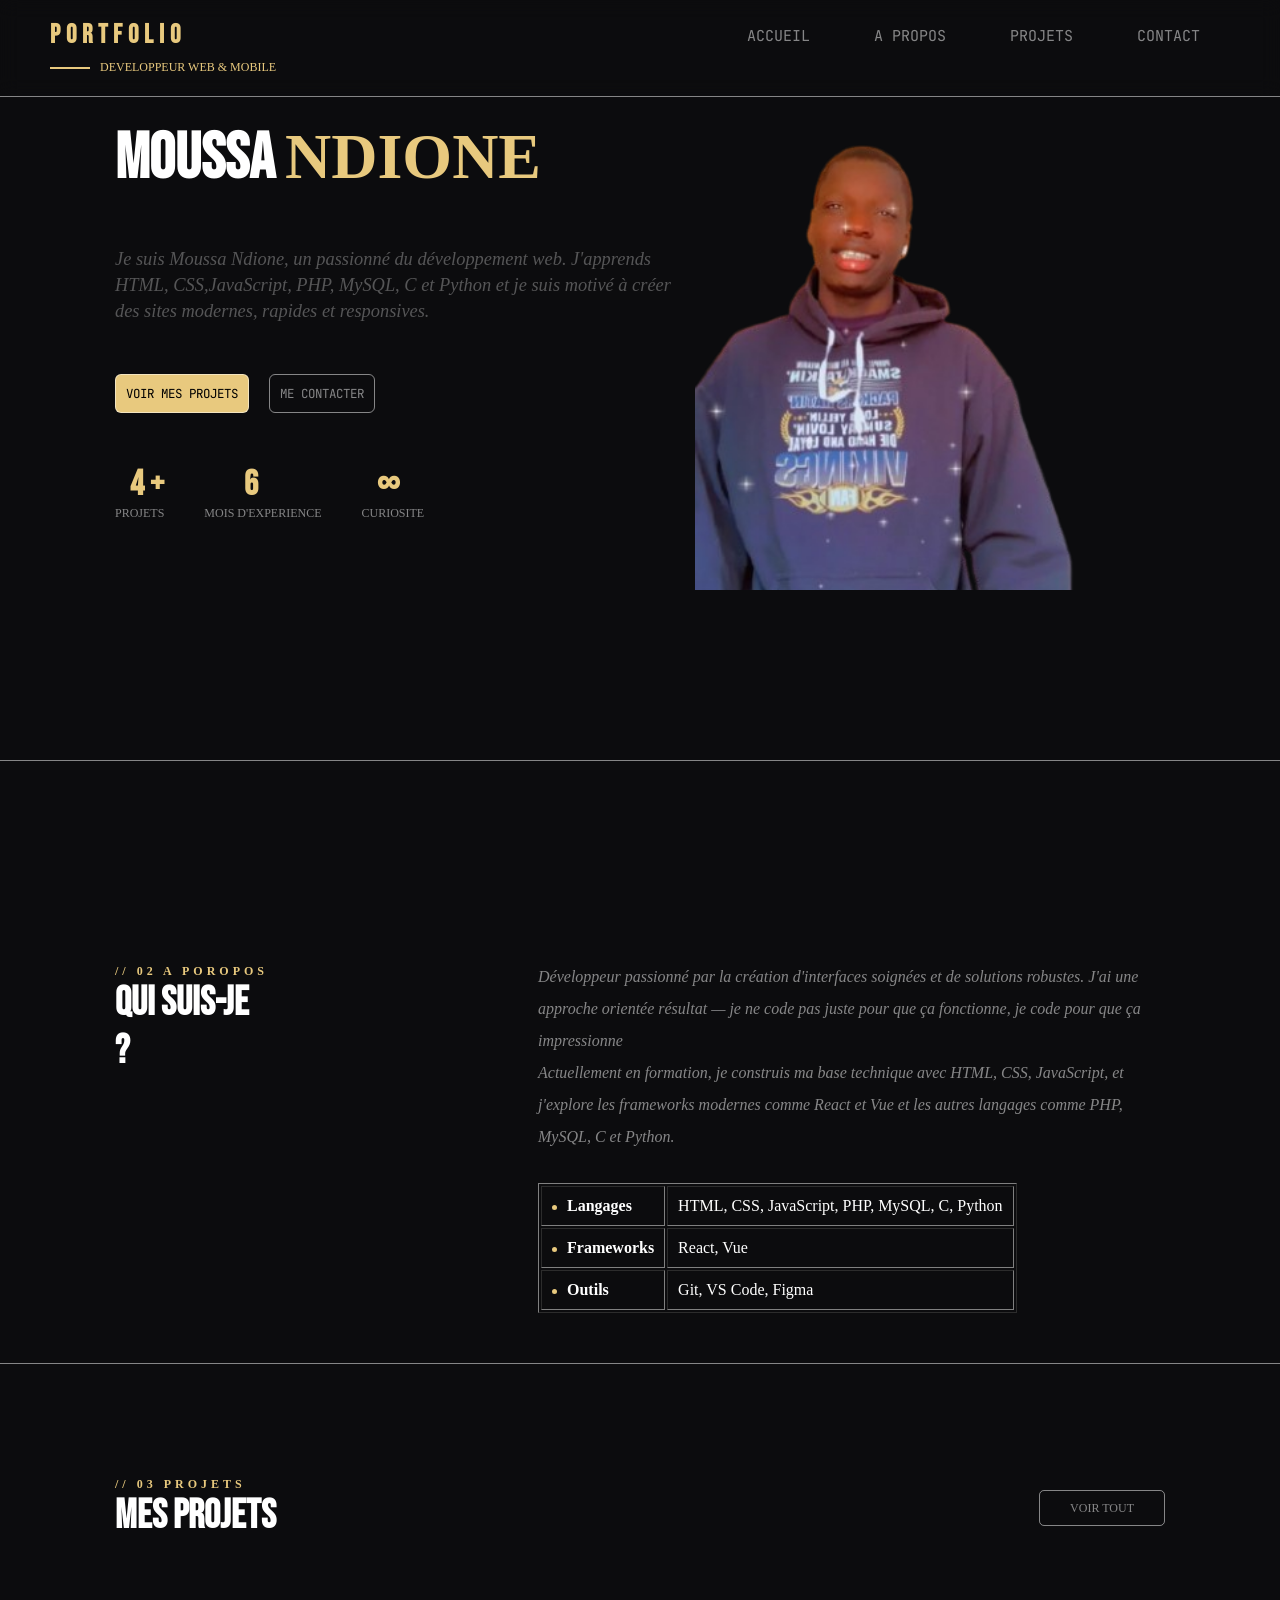
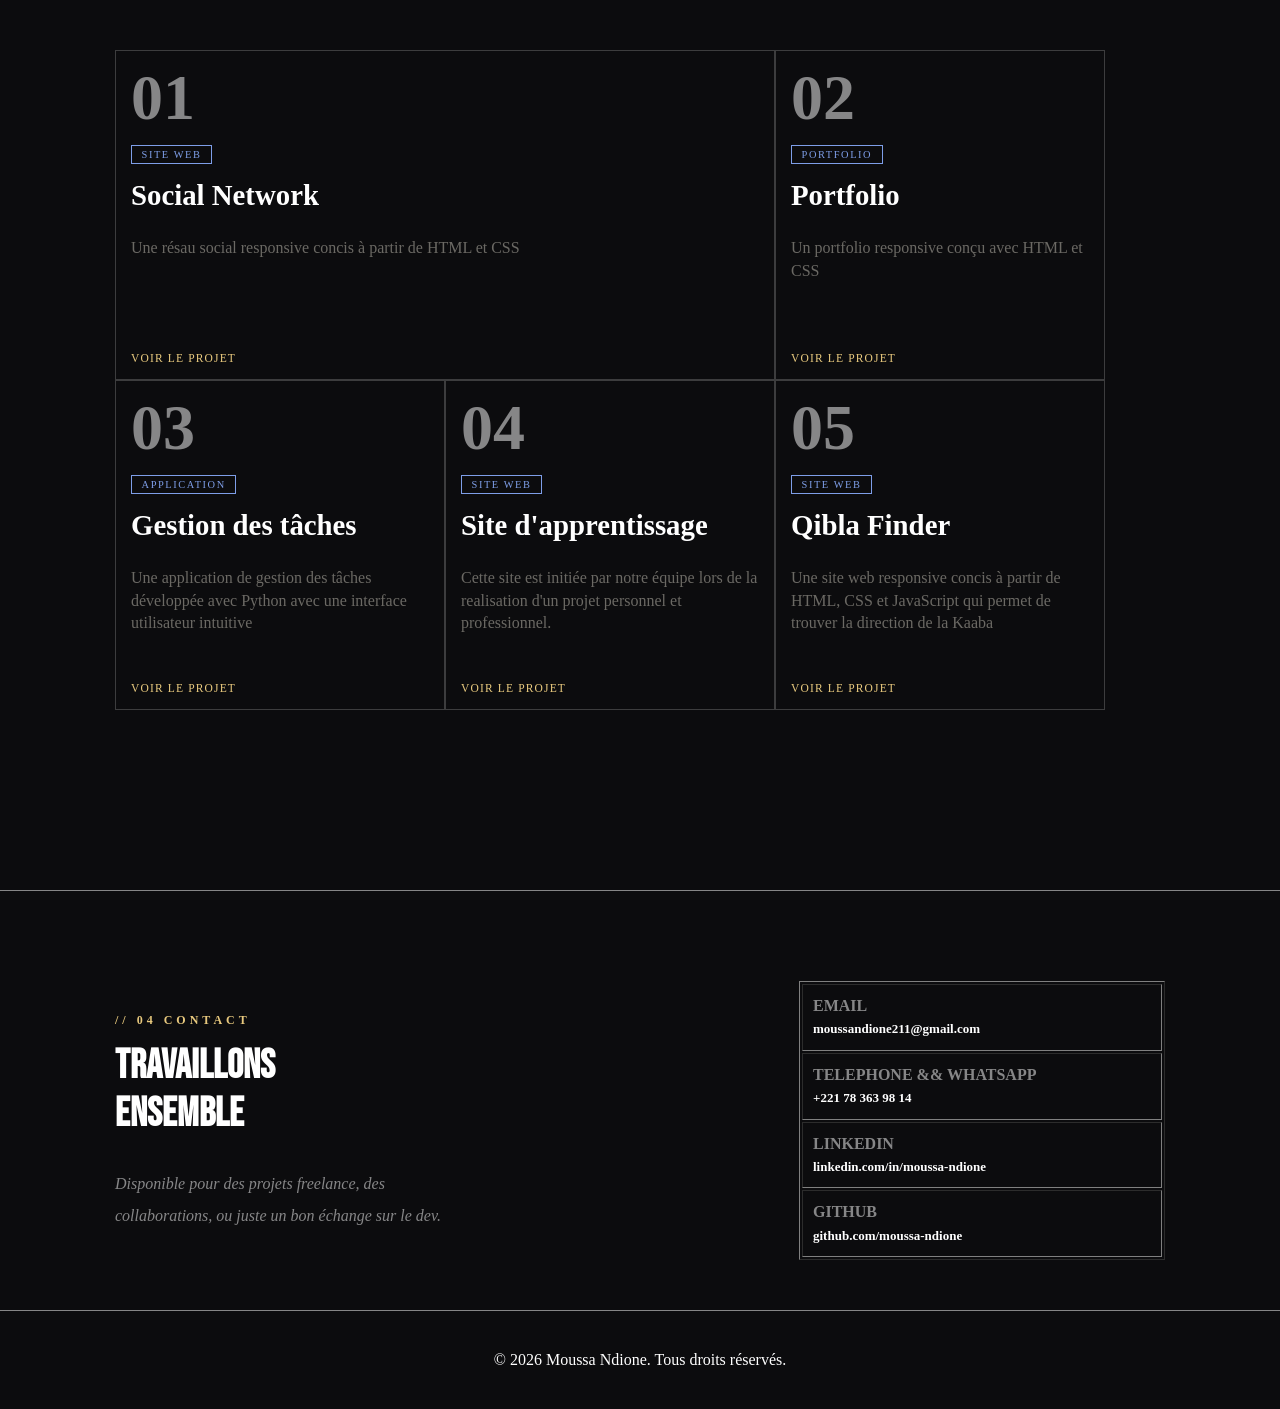
==== page/index.html @ 80738f8d "Premier commit" ====
<!DOCTYPE html>
<html lang="FR">
<head>
    <meta charset="UTF-8">
    <meta name="viewport" content="width=device-width, initial-scale=1.0">
    <link rel="stylesheet" href="../css/style.css">
    <link rel="preconnect" href="https://fonts.googleapis.com">
<link rel="preconnect" href="https://fonts.gstatic.com" crossorigin>
<link href="https://fonts.googleapis.com/css2?family=Bebas+Neue&family=Crimson+Pro:ital,wght@0,200..900;1,200..900&family=JetBrains+Mono:ital,wght@0,100..800;1,100..800&display=swap" rel="stylesheet">
    
    <title>Portfolio</title>
</head>
<body>
    <div class="container">
        <header class="header">
            <div class="topbar">
                <h1 class="title">Portfolio</h1>
                <nav class="navbar">
                    <a href="#">Accueil</a>
                    <a href="#apropos">A Propos</a>
                    <a href="#projets">Projets</a>
                    <a href="#contact">Contact</a>
                </nav>
            </div>
            <div class="function">
                <p>Developpeur Web & Mobile</p>
            </div>
        </header>
        <article class="portrait">
            <div class="main">
                <h2 class="main__title">Moussa <span>NDIONE</span></h2>
                <div class="description">
                    <i>Je suis Moussa Ndione, un passionné du développement web. J'apprends HTML, CSS,JavaScript, PHP, MySQL, C et Python 
                    et je suis motivé à créer des sites modernes, rapides et responsives.</i>
                </div>
                <div class="button">
                    <a href="#projets" class="active">VOIR MES PROJETS</a>
                    <a href="#contact">ME CONTACTER</a>
                </div>
                <div class="realize">
                    <div class="realize-projet">PROJETS</div>
                    <div class="realize-year">MOIS D'EXPERIENCE</div>
                    <div class="realize-habit">CURIOSITE</div>
                </div>
            </div>
            <aside class="aside">
                <div class="banniere"></div>
            </aside>
        </article>
        <hr id="apropos">
        <article class="aboutme">
            <div class="aboutme-right">
                <h2>// 02 A POROPOS</h2>
                <strong>
                    QUI 
                    SUIS-JE ?
                </strong>
            </div>
            <div class="aboutme-left">
                <p>
                    Développeur passionné par la création d'interfaces soignées et de solutions robustes.
                    J'ai une approche orientée résultat — je ne code pas juste pour que ça fonctionne, je code pour que ça impressionne
                </p>
                <p>
                    Actuellement en formation, je construis ma base technique avec HTML, CSS, JavaScript,
                    et j'explore les frameworks modernes comme React et Vue et les autres langages comme PHP, MySQL, C et Python.
                </p>
                <table class="formation" border="1">
                    <tr>
                        <td><strong>Langages</strong></td>
                        <td>HTML, CSS, JavaScript, PHP, MySQL, C, Python</td>
                    </tr>
                    <tr>
                        <td><strong>Frameworks</strong></td>
                        <td>React, Vue</td>
                    </tr>
                    <tr>
                        <td><strong>Outils</strong></td>
                        <td>Git, VS Code, Figma</td>
                    </tr>
                </table>
            </div>
        </article>
        <hr>
        <article class="projet-section" id="projets">
            <div class="projet">
                <div class="projet-title">
                    <h2>// 03 PROJETS</h2>
                    <strong>
                        MES 
                        PROJETS
                    </strong>
                </div>
                <div class="link-external">
                    <a href="#" target="_blank">VOIR TOUT</a>
                </div>
            </div>
            <div class="card-projet">
                <div class="card">
                    <h2>01</h2>
                    <span>Site Web</span>
                    <strong>Social Network</strong>
                    <p>Une résau social responsive concis à partir de HTML et CSS</p>
                    <a href="#" target="_blank">VOIR LE PROJET</a>
                </div>
                <div class="card">
                    <h2>02</h2>
                    <span>Portfolio</span>
                    <strong>Portfolio</strong>
                    <p>Un portfolio responsive conçu avec HTML et CSS</p>
                    <a href="#" target="_blank">VOIR LE PROJET</a>
                </div>
                <div class="card">
                    <h2>03</h2>
                    <span>application</span>
                    <strong>Gestion des tâches</strong>
                    <p>Une application de gestion des tâches développée avec Python avec une interface utilisateur intuitive</p>
                    <a href="#" target="_blank">VOIR LE PROJET</a>
                </div>
                <div class="card">
                    <h2>04</h2>
                    <span>Site Web</span>
                    <strong>Site d'apprentissage</strong>
                    <p>Cette site est initiée par notre équipe lors de la realisation d'un projet personnel et professionnel.</p>
                    <a href="#" target="_blank">VOIR LE PROJET</a>
                </div>
                <div class="card">
                    <h2>05</h2>
                    <span>Site Web</span>
                    <strong>Qibla Finder</strong>
                    <p>Une site web responsive concis à partir de HTML, CSS et JavaScript qui permet de trouver la direction de la Kaaba</p>
                    <a href="#" target="_blank">VOIR LE PROJET</a>
                </div>
            </div>
        </article>
        <hr>
        <article id="contact">
            <div class="contact">
                <div class="contact-desc">
                    <h2>// 04 CONTACT</h2>
                    <strong>
                        TRAVAILLONS <br>
                        ENSEMBLE
                    </strong>
                    <p>
                        Disponible pour des projets freelance, des collaborations, ou juste un bon échange sur le dev.
                    </p>
                </div>
                <div class="contact-link">
                    <table border="1" >
                        <tr>
                            
                            <td><strong>EMAIL</strong><a href="mailto:moussandione211@gmail.com">moussandione211@gmail.com</a></td>
                        </tr>
                        <tr>
                            <td><strong>TELEPHONE && WHATSAPP</strong><a href="tel:+221783639814">+221 78 363 98 14</a></td>
                        </tr>
                        <tr>
                            <td><strong>LINKEDIN</strong><a href="https://www.linkedin.com/in/moussa-ndione-a3098b332" target="_blank">linkedin.com/in/moussa-ndione</a></td>
                        </tr>
                        <tr>
                            <td><strong>GITHUB</strong><a href="https://github.com/TrapCodeur?tab=repositories" target="_blank">github.com/moussa-ndione</a></td>
                        </tr>
                    </table>
                </div>
            </div>
        </article>
        <hr>
        <footer class="footer">
            <p>&copy; 2026 Moussa Ndione. Tous droits réservés.</p>
        </footer>
    </div>
</body>
</html>
---- css/style.css ----
*{
    margin: 0;
    padding: 0;
    box-sizing: border-box;
    font-family: Montserrat, "sans-serif";
}

body{
    background: #0c0c0e;
    color: #fff;
}


.container{
    padding: 0 15px ;
    max-width: 1080px;
    margin-left: auto;
    margin-right: auto;
    margin-top: 120px;
}

hr {
    border: none;
    border-top: 1px solid rgba(255, 255, 255, 0.5);
    position: relative;
    left: 50%;
    width: 100vw;
    transform: translateX(-50%);
}
.header{
    position: fixed;
    background-color: inherit;
    top: 0%;
    left: 0%;
    right: 0%;
    border-bottom: 1px solid rgba(255, 255, 255, 0.5);
    padding-bottom: 25px ;
    padding-inline: 50px;
    backdrop-filter: blur(10px);
    z-index: 1000;
}

.topbar {
    display: flex;
    position: relative;
    justify-content: space-between;
    align-items: center;
    padding: 20px 0;
}

.title {
    font-size: 1.6rem;
    color: #e8c97e;
    font-weight: bold;
    font-family: "Bebas Neue", sans-serif;
    text-transform: uppercase;
    letter-spacing: 6px;
}

.navbar a{
    text-transform: uppercase;
    font-family: "JetBrains Mono", monospace;
    text-decoration: none;
    color: rgba(255, 255, 255, 0.5);
    padding: 30px;
    font-size: 15px;
}


.navbar a:hover{
    color: #fff;
}

.function {
    color: #e8c97e;
    font-size: 12px;
    position: absolute;
    top: 60px;
    font-family: "JetBrains Mono", monospace;
    text-transform: uppercase;
}


.function ::before{
    content: "";
    display: inline-block;
    width: 40px;
    height: 2px;
    background: #e8c97e;
    vertical-align: middle;
    margin-right: 10px;

}


.portrait {
    display: flex;
    justify-content: space-between;
}

.main {
    width: 60%;
    display: flex;
    flex-direction: column;
    gap: 50px;
}

span {
    color: #e8c97e;
}

.main__title {
    font-size: 4rem;
    font-family: "Bebas Neue", sans-serif;
    animation: slideright 2s ease-in-out;
}

.description {
    color: rgba(255, 255, 255, 0.3);
    line-height: 1.4;
    font-family: "Crimson Pro", serif;
    font-size: 1.15rem;
    animation: slideright 2s ease-in-out;

}

.button {
    display: flex;
    align-items: center;
    gap: 20px;
    animation: slidebottom 2s ease-in-out;
}

.button a{
    text-decoration: none;
    text-transform: uppercase;
    color: rgba(255, 255, 255, 0.5);    
    padding: 10px;
    transition: all 0.3s ;
    border-radius: 6px;
    border: 1px solid rgba(255, 255, 255, 0.5);
    font-family: "JetBrains Mono", monospace;
     font-size: .78rem;
}

.button .active,
.button a:hover{
    text-decoration: none;
    text-transform: uppercase;
    color: #000;
    background-color: #e8c97e;
    padding: 10px;
    transition: all 0.3s ;
    border-radius: 6px;
    border: 1px solid rgba(255, 255, 255, 0.5);
}


.realize {
    display: flex;
    gap: 40px;
    color: rgba(255, 255, 255, 0.5);
    font-size: 12px;
    animation: slidebottom 2s ease-in-out;
}

.realize .realize-projet::before{
    content: "4 +";
    display: block;
    color: #e8c97e;
    font-size: 35px;
    font-weight: bold;
    font-family: "Bebas Neue", sans-serif;
    padding-left: 15px;

}
.realize .realize-year::before{
    content: "6";
    display: block;
    color: #e8c97e;
    font-size: 35px;
    font-weight: bold;
    font-family: "Bebas Neue", sans-serif;
    padding-left: 40px;

}
.realize .realize-habit::before{
    content: "∞";
    display: block;
    color: #e8c97e;
    font-size: 35px;
    font-weight: bold;
    font-family: "Bebas Neue", sans-serif;
    padding-left: 15px;

}

.aside {
    padding: 20px;
}

.banniere {
    width: 450px;
    height: 450px;
    background-image: url(../images/profil.png);
    background-size: cover;
    background-position: center;
    margin-bottom: 150px;
    background-repeat: no-repeat;
    animation: slideleft 2s ease-in-out;
}

.aboutme {
    display: flex;
    gap: 270px;
    padding: 50px 0;
    margin-top: 150px;
}


.contact-desc h2,
.projet h2,
.aboutme-right h2 {
    font-size: 12px;
    display: inline-block;
    width: 100%;
    color: #e8c97e;
    text-transform: uppercase;
    letter-spacing: 4px;
    white-space: nowrap;
}

.contact-desc strong,
.projet strong,
.aboutme-right strong {
    font-size: 2.5rem;
    margin-top: 10px;
    font-family: "Bebas Neue", sans-serif;
}


.contact-desc p,
.aboutme-left p{
    color: rgba(255, 255, 255, 0.5);
    line-height: 2;
    font-style: italic;
    
}
.aboutme-left p:last-child{
    margin-top: 20px;
}

.formation {
    margin-top: 30px;
}

.formation td {
    padding: 10px;
}

.formation td ::before{
    content: "";
    display: inline-block;
    width: 5px;
    height: 5px;
    background-color: #e8c97e;
    border-radius: 50%;
    margin-right: 10px;
    vertical-align: middle;
}

.projet {
    display: flex;
    justify-content: space-between;
    align-items: center;
    padding: 110px 0;
    
}

.link-external a{
    text-decoration: none;
    color: rgba(255, 255, 255, 0.5);
    font-size: 12px;
    transition: all 0.3s ;
    padding: 10px 30px;
    border: 1px solid rgba(255, 255, 255, 0.5);
    border-radius: 5px;
}
.link-external a:hover{
    color: #fff;
    border: 1px solid #fff;
}

.card-projet {
    display: flex;
    flex-wrap: wrap;
    align-items: center;
    margin-bottom: 180px;

    
}

.card {
    display: flex;
    flex-direction: column;
}

.card-projet .card:nth-child(1) {
    width: 660px;
}

.card-projet .card {
    border: 1px solid rgba(255, 255, 255, 0.2);
    padding: 15px;
    width: 330px;
    height: 330px;
}

.card-projet .card:hover{
    background-color: rgba(255, 255, 255, 0.2);
    h2 {
        color: #e8c97e;
    }
 
}
.card-projet .card h2 {
    font-size: 4rem;
    line-height: 1;
    color: rgba(255, 255, 255, 0.5);
    transition: color .25s;
    margin-bottom: 15px;
}

.card-projet .card span {
    font-size: .65rem;
    letter-spacing: .15em;
    text-transform: uppercase;
    color: #7e9ee8;
    border: 1px solid #7e9ee8;
    padding: .2rem .6rem;
    display: block;
    width: fit-content;
    margin-bottom: 15px;
}

.card-projet .card strong {
    font-size: 1.8rem;
    margin-bottom: 15px;
}

.card-projet .card p {
    color: #6b6964;
    line-height: 1.4;
    font-weight: 300;
    margin-top: 10px;
    margin-bottom: 15px;
}

.card-projet .card a {
    display: block;
    font-size: .72rem;
    letter-spacing: .1em;
    text-transform: uppercase;
    color: #e8c97e;
    text-decoration: none;
    align-items: center;
    margin-top: auto;
}

.contact {
    display: flex;
    justify-content: space-between;
    align-items: center;
    padding-bottom: 50px;
    padding-top: 90px;
}

.contact-desc h2 {
    padding-bottom: 14px;
}

.contact-desc p {
    padding-top: 30px;
    font-style: italic;
    display: block;
    width: 60%;
}

.contact-link strong{
    color: rgba(255, 255, 255, 0.5);
    display: block;

}

.contact-link a {
    text-decoration: none;
    color: #fff;
    font-size: 13px;
    transition: all 0.3s ;
    font-weight: bold;
}

.contact-link td {
    padding: 10px;
    width: 360px;
    line-height: 1.4;
}

.footer p{
    text-align: center;
    padding: 40px 0;
}


@keyframes slideleft{
    from {
        transform: translateX(100%);
        opacity: 0;
    }
    to {
        transform: translateX(0);
        opacity: 1;
    }
}

@keyframes slideright{
    from {
        transform: translateX(-100%);
        opacity: 0;
    }
    to {
        transform: translateX(0);
        opacity: 1;
    }
}

@keyframes slidebottom{
    from {
        transform: translateY(100%);
        opacity: 0;
    }
    to {
        transform: translateY(0);
        opacity: 1;
    }
}
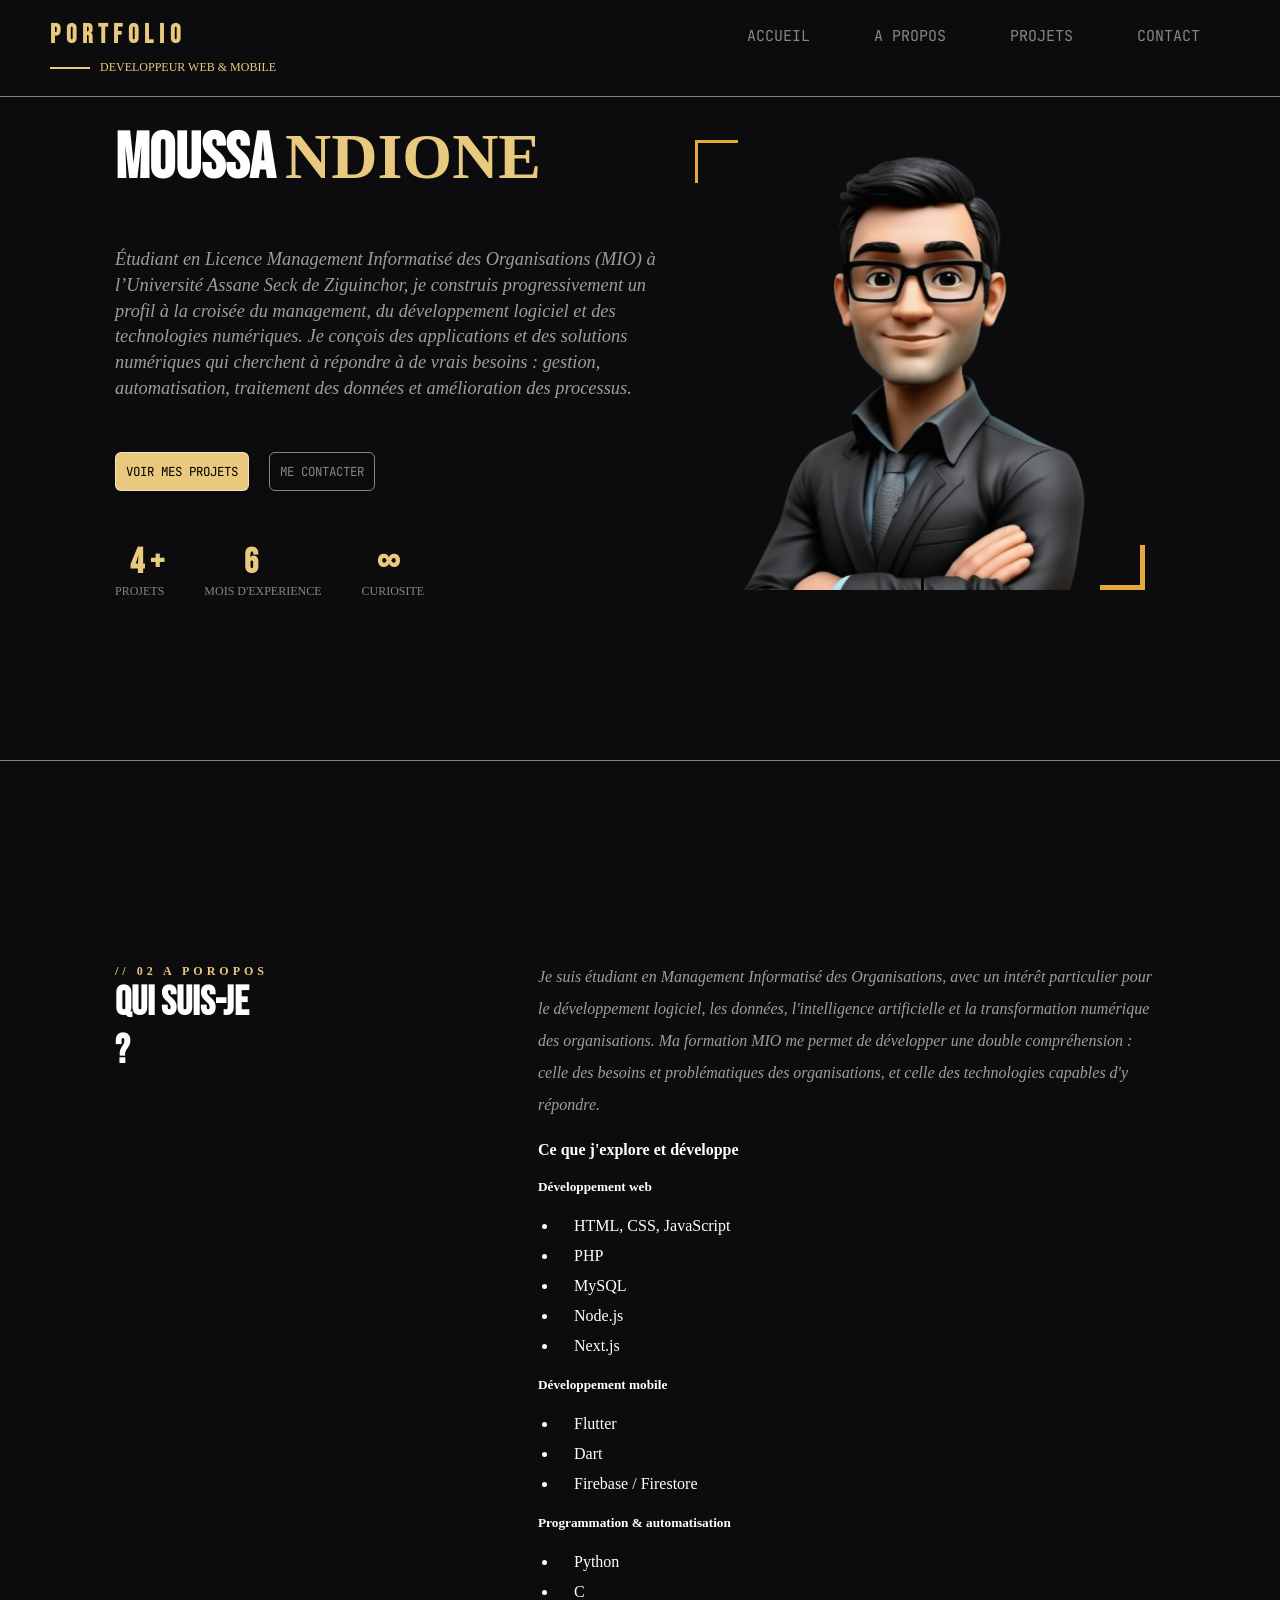
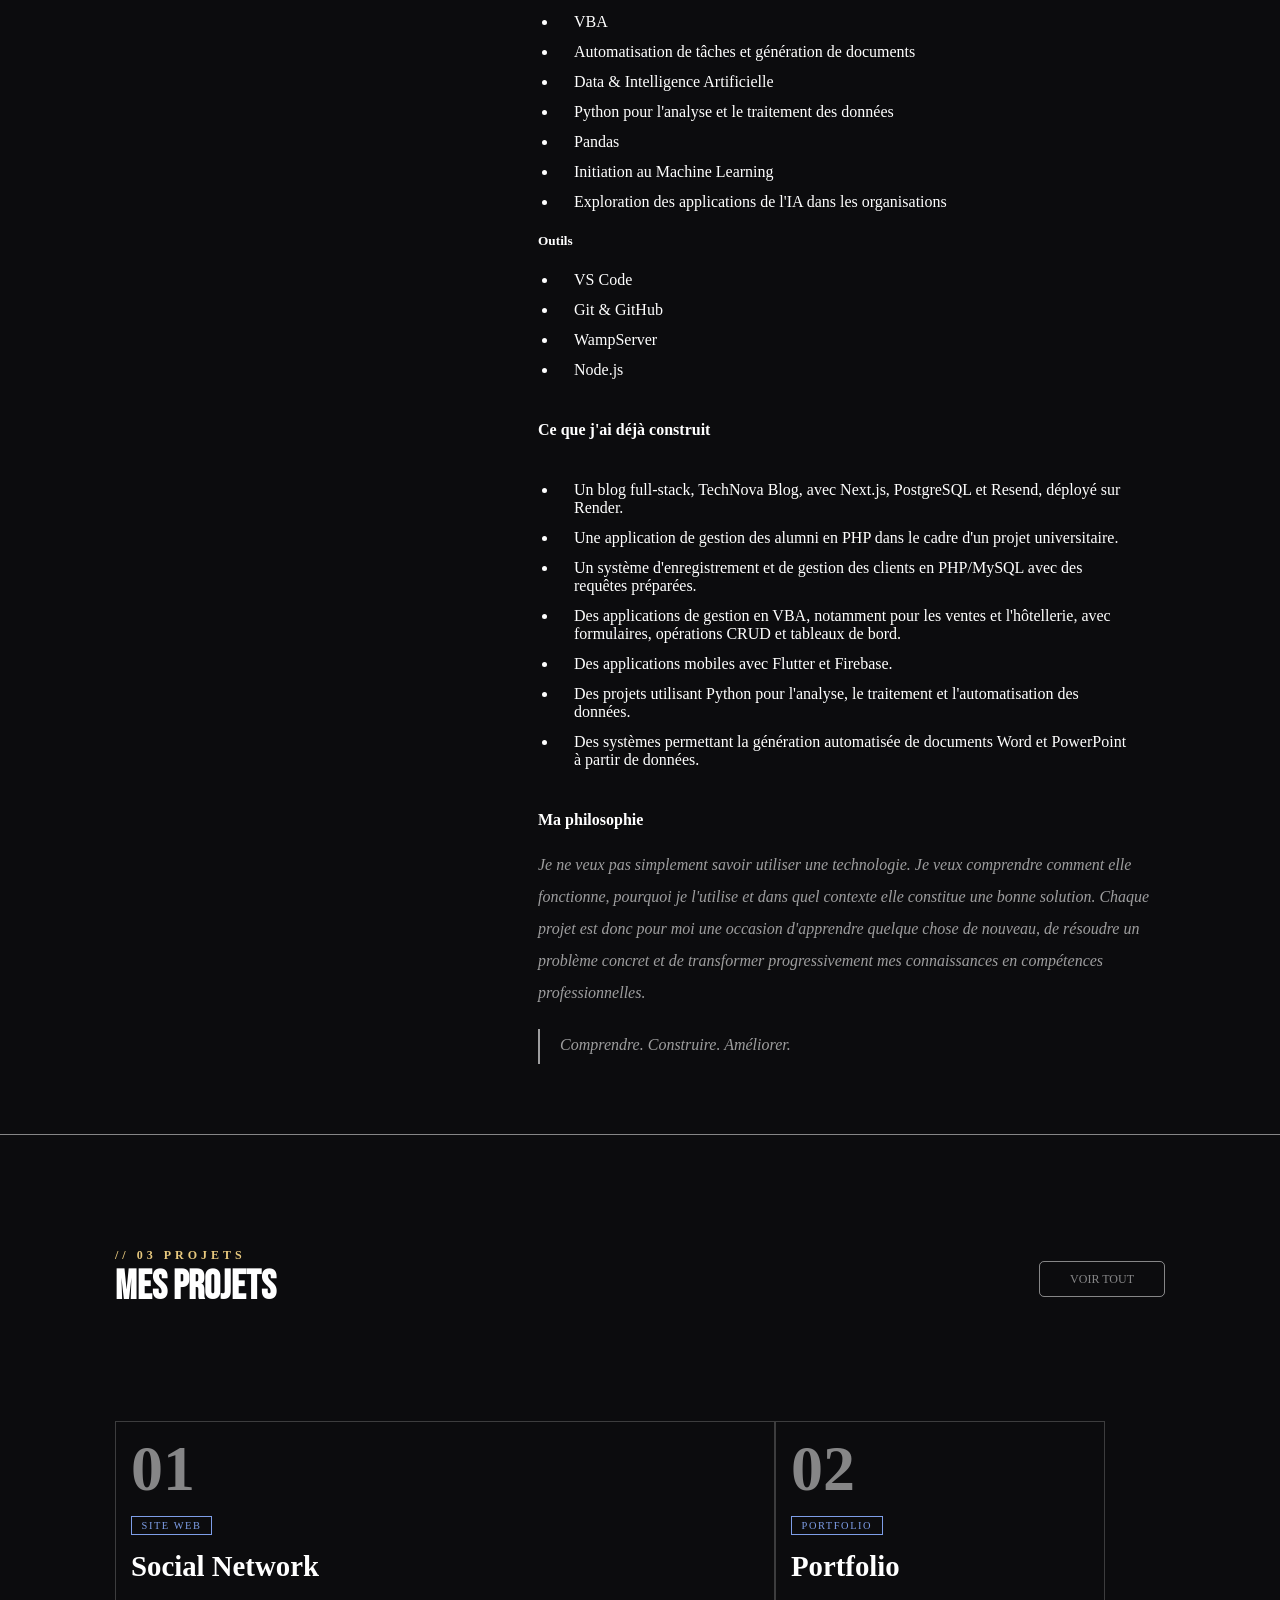
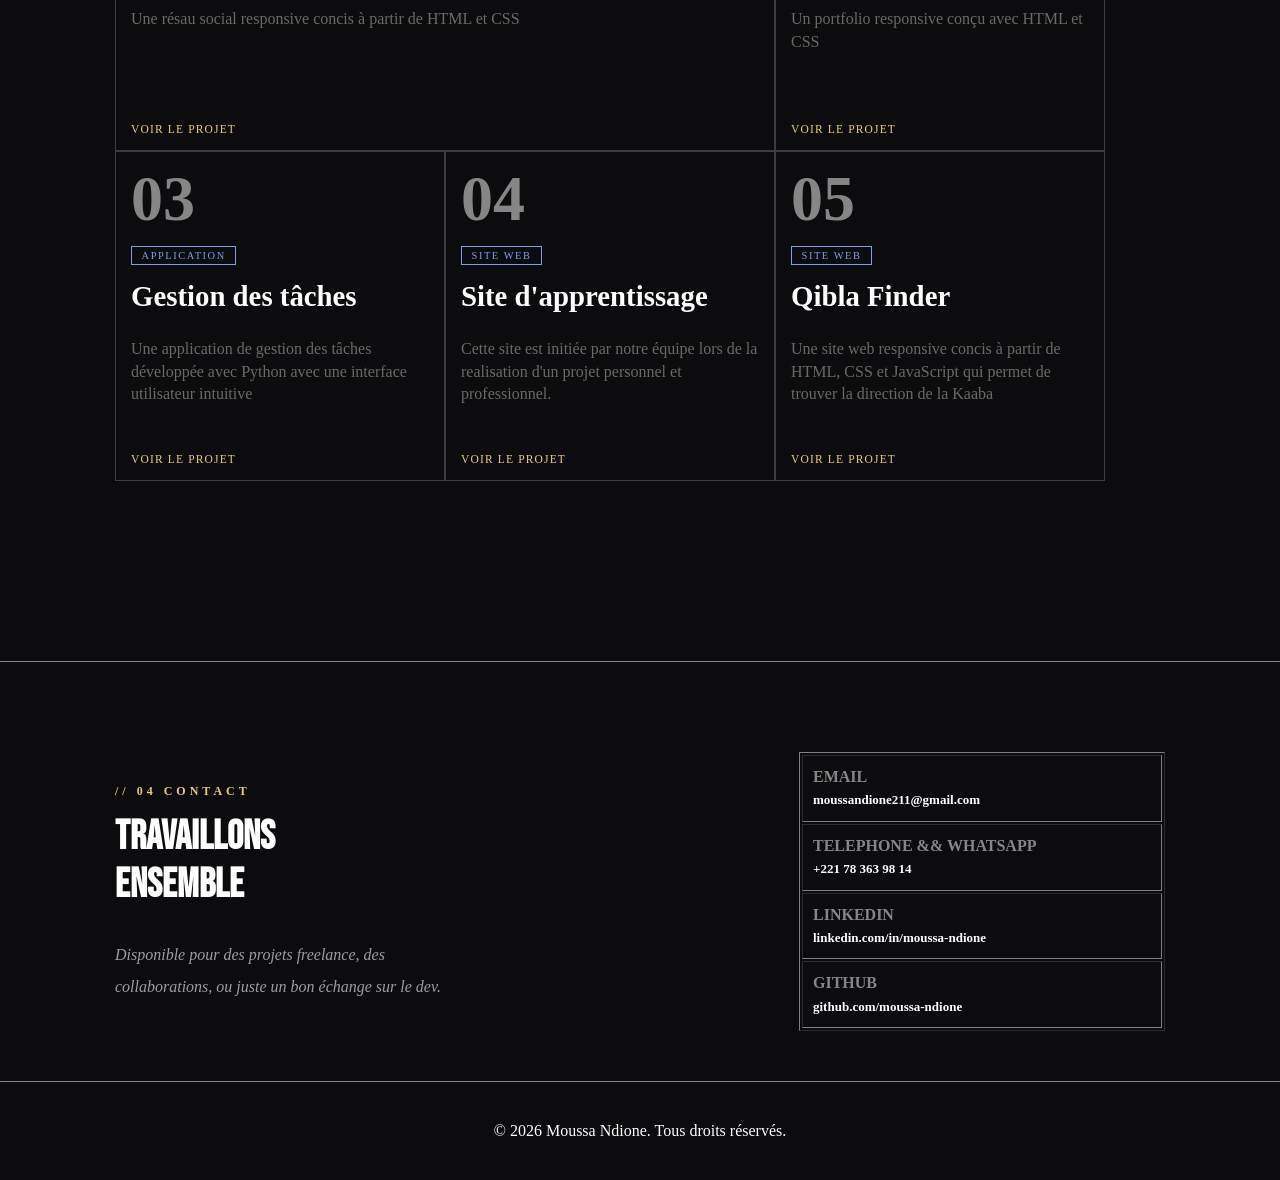
==== commit f8b1ddb9: "amélioration du portfolio" ====
--- a/page/index.html
+++ b/page/index.html
@@ -5,9 +5,10 @@
     <meta name="viewport" content="width=device-width, initial-scale=1.0">
     <link rel="stylesheet" href="../css/style.css">
     <link rel="preconnect" href="https://fonts.googleapis.com">
-<link rel="preconnect" href="https://fonts.gstatic.com" crossorigin>
-<link href="https://fonts.googleapis.com/css2?family=Bebas+Neue&family=Crimson+Pro:ital,wght@0,200..900;1,200..900&family=JetBrains+Mono:ital,wght@0,100..800;1,100..800&display=swap" rel="stylesheet">
-    
+    <meta name="description" content="Ce site met en valeur mes compétences en HTML et CSS">
+    <link rel="preconnect" href="https://fonts.gstatic.com" crossorigin>
+    <link href="https://fonts.googleapis.com/css2?family=Bebas+Neue&family=Crimson+Pro:ital,wght@0,200..900;1,200..900&family=JetBrains+Mono:ital,wght@0,100..800;1,100..800&display=swap" rel="stylesheet">
+        
     <title>Portfolio</title>
 </head>
 <body>
@@ -30,8 +31,8 @@
             <div class="main">
                 <h2 class="main__title">Moussa <span>NDIONE</span></h2>
                 <div class="description">
-                    <i>Je suis Moussa Ndione, un passionné du développement web. J'apprends HTML, CSS,JavaScript, PHP, MySQL, C et Python 
-                    et je suis motivé à créer des sites modernes, rapides et responsives.</i>
+                    <i>Étudiant en Licence Management Informatisé des Organisations (MIO) à l’Université Assane Seck de Ziguinchor, je construis progressivement un profil à la croisée du management, du développement logiciel et des technologies numériques.
+                        Je conçois des applications et des solutions numériques qui cherchent à répondre à de vrais besoins : gestion, automatisation, traitement des données et amélioration des processus.</i>
                 </div>
                 <div class="button">
                     <a href="#projets" class="active">VOIR MES PROJETS</a>
@@ -58,27 +59,71 @@
             </div>
             <div class="aboutme-left">
                 <p>
-                    Développeur passionné par la création d'interfaces soignées et de solutions robustes.
-                    J'ai une approche orientée résultat — je ne code pas juste pour que ça fonctionne, je code pour que ça impressionne
+                    Je suis étudiant en Management Informatisé des Organisations, avec un intérêt particulier pour le développement logiciel, les données, l'intelligence artificielle et la transformation numérique des organisations.
+                    Ma formation MIO me permet de développer une double compréhension : celle des besoins et problématiques des organisations, et celle des technologies capables d'y répondre.
+                        <h4>Ce que j'explore et développe</h4>
+                        <div>
+                            <h5> Développement web</h5>
+                                <ul style="list-style-type: disc;">
+                                    <li>HTML, CSS, JavaScript</li>
+                                    <li>PHP</li>
+                                    <li>MySQL</li>
+                                    <li>Node.js</li>
+                                    <li>Next.js</li>
+                                </ul>
+                        </div>
+                        <div>
+                            <h5>Développement mobile</h5>
+                            <ul>
+                                <li>Flutter</li>
+                                <li>Dart</li>
+                                <li>Firebase / Firestore</li>
+                            </ul>
+                        </div>
+                        <div>
+                            <h5>Programmation & automatisation</h5>
+                            <ul>
+                                <li>Python</li>
+                                <li>C</li>
+                                <li>VBA</li>
+                                <li>Automatisation de tâches et génération de documents</li>
+                                <li>Data & Intelligence Artificielle</li>
+                                <li>Python pour l'analyse et le traitement des données</li>
+                                <li>Pandas</li>
+                                <li>Initiation au Machine Learning</li>
+                                <li>Exploration des applications de l'IA dans les organisations</li>
+                            </ul>
+                        </div>
+                        <div>
+                            <h5>Outils</h5>
+                            <ul>
+                                <li>VS Code</li>
+                                <li>Git & GitHub</li>
+                                <li>WampServer</li>
+                                <li>Node.js</li>
+                            </ul>
+                        </div>
+                        <div>
+                            <h4>Ce que j'ai déjà construit</h4>
+                            <ul>
+                                <li>Un blog full-stack, TechNova Blog, avec Next.js, PostgreSQL et Resend, déployé sur Render.</li>
+                                <li>Une application de gestion des alumni en PHP dans le cadre d'un projet universitaire.</li>
+                                <li>Un système d'enregistrement et de gestion des clients en PHP/MySQL avec des requêtes préparées.</li>
+                                <li>Des applications de gestion en VBA, notamment pour les ventes et l'hôtellerie, avec formulaires, opérations CRUD et tableaux de bord.</li>
+                                <li>Des applications mobiles avec Flutter et Firebase.</li>
+                                <li>Des projets utilisant Python pour l'analyse, le traitement et l'automatisation des données.</li>
+                                <li>Des systèmes permettant la génération automatisée de documents Word et PowerPoint à partir de données.</li>
+                            </ul>
+                        </div>
+                        <div>
+                            <h4>Ma philosophie</h4>
+                            <p>Je ne veux pas simplement savoir utiliser une technologie. Je veux comprendre comment elle fonctionne, pourquoi je l'utilise et dans quel contexte elle constitue une bonne solution.
+                                Chaque projet est donc pour moi une occasion d'apprendre quelque chose de nouveau, de résoudre un problème concret et de transformer progressivement mes connaissances en compétences professionnelles.</p>
+                        </div>
+                        <div>
+                            <p class="slogan"><span class="barre"></span>Comprendre. Construire. Améliorer.</p>
+                        </div>
                 </p>
-                <p>
-                    Actuellement en formation, je construis ma base technique avec HTML, CSS, JavaScript,
-                    et j'explore les frameworks modernes comme React et Vue et les autres langages comme PHP, MySQL, C et Python.
-                </p>
-                <table class="formation" border="1">
-                    <tr>
-                        <td><strong>Langages</strong></td>
-                        <td>HTML, CSS, JavaScript, PHP, MySQL, C, Python</td>
-                    </tr>
-                    <tr>
-                        <td><strong>Frameworks</strong></td>
-                        <td>React, Vue</td>
-                    </tr>
-                    <tr>
-                        <td><strong>Outils</strong></td>
-                        <td>Git, VS Code, Figma</td>
-                    </tr>
-                </table>
             </div>
         </article>
         <hr>
@@ -150,7 +195,7 @@
                     <table border="1" >
                         <tr>
                             
-                            <td><strong>EMAIL</strong><a href="mailto:moussandione211@gmail.com">moussandione211@gmail.com</a></td>
+                            <td><strong>EMAIL</strong><a href="mailto:moussandionestudent@gmail.com">moussandione211@gmail.com</a></td>
                         </tr>
                         <tr>
                             <td><strong>TELEPHONE && WHATSAPP</strong><a href="tel:+221783639814">+221 78 363 98 14</a></td>
--- a/css/style.css
+++ b/css/style.css
@@ -116,7 +116,7 @@
 }
 
 .description {
-    color: rgba(255, 255, 255, 0.3);
+    color: rgba(255, 255, 255, 0.6);
     line-height: 1.4;
     font-family: "Crimson Pro", serif;
     font-size: 1.15rem;
@@ -140,7 +140,7 @@
     border-radius: 6px;
     border: 1px solid rgba(255, 255, 255, 0.5);
     font-family: "JetBrains Mono", monospace;
-     font-size: .78rem;
+    font-size: .78rem;
 }
 
 .button .active,
@@ -200,6 +200,7 @@
 }
 
 .banniere {
+    position: relative;
     width: 450px;
     height: 450px;
     background-image: url(../images/profil.png);
@@ -210,6 +211,28 @@
     animation: slideleft 2s ease-in-out;
 }
 
+.banniere::before{
+    content: "";
+    position: absolute;
+    top: 0;
+    left: 0;
+    width: 40px;
+    height: 40px;
+    border-top: 3px solid #e5a93b;
+    border-left: 3px solid #e5a93b;
+}
+
+.banniere::after{
+    content: "";
+    position: absolute;
+    bottom: 0;
+    right: 0;
+    width: 40px;
+    height: 40px;
+    border-bottom: 5px solid #e5a93b;
+    border-right: 5px solid #e5a93b;
+}
+
 .aboutme {
     display: flex;
     gap: 270px;
@@ -241,7 +264,7 @@
 
 .contact-desc p,
 .aboutme-left p{
-    color: rgba(255, 255, 255, 0.5);
+    color: rgba(255, 255, 255, 0.6);
     line-height: 2;
     font-style: italic;
     
@@ -249,24 +272,31 @@
 .aboutme-left p:last-child{
     margin-top: 20px;
 }
-
-.formation {
-    margin-top: 30px;
-}
-
-.formation td {
-    padding: 10px;
-}
-
-.formation td ::before{
+ul {
+    padding: 16px 0;
+}
+
+ul li{
+    margin: 0 20px;
+    padding: 6px 16px;
+}
+
+h4 {
+    margin: 20px 0;
+}
+.barre::before{
     content: "";
     display: inline-block;
-    width: 5px;
-    height: 5px;
-    background-color: #e8c97e;
-    border-radius: 50%;
-    margin-right: 10px;
     vertical-align: middle;
+    height: 35px;
+    width: 2px;
+    margin-right: 20px;
+    background-color: rgba(255, 255, 255, 0.6);
+
+}
+
+.slogan {
+    padding-top: -2px;
 }
 
 .projet {
@@ -443,4 +473,60 @@
         transform: translateY(0);
         opacity: 1;
     }
+}
+
+@media only screen and (max-width:750px){
+
+    .header {
+        padding: 8px 10px;
+        margin: 0;
+        display: flex;
+        gap: 20px;
+    }
+    .topbar .title {
+        font-size: 15px;
+    }
+    .function {
+        font-size: 10px;
+    }
+    .portrait {
+        display: flex;
+        flex-direction: column;
+    }
+    .main{
+        width: 100%;
+        gap: 35px;
+    }
+    .main__title {
+        font-size: 2rem;
+    }
+    .button {
+        text-align: center;
+        justify-content: center;
+        width: 100%;
+    }
+    .description {
+        text-align: justify;
+    }
+    .realize {
+        gap: 30px;
+        justify-content: center;
+        margin-bottom: 30px;
+    }
+    .aboutme {
+        width: 100%;
+        gap: 30px;
+        flex-direction: column;
+        margin-top: 50px;
+    }
+    .contact-desc strong,
+    .projet strong,
+    .aboutme-right strong {
+        font-size: 1.5rem;
+    }
+
+    .card:nth-child(1),.card-projet .card{
+        width: 100%;
+    }
+  
 }
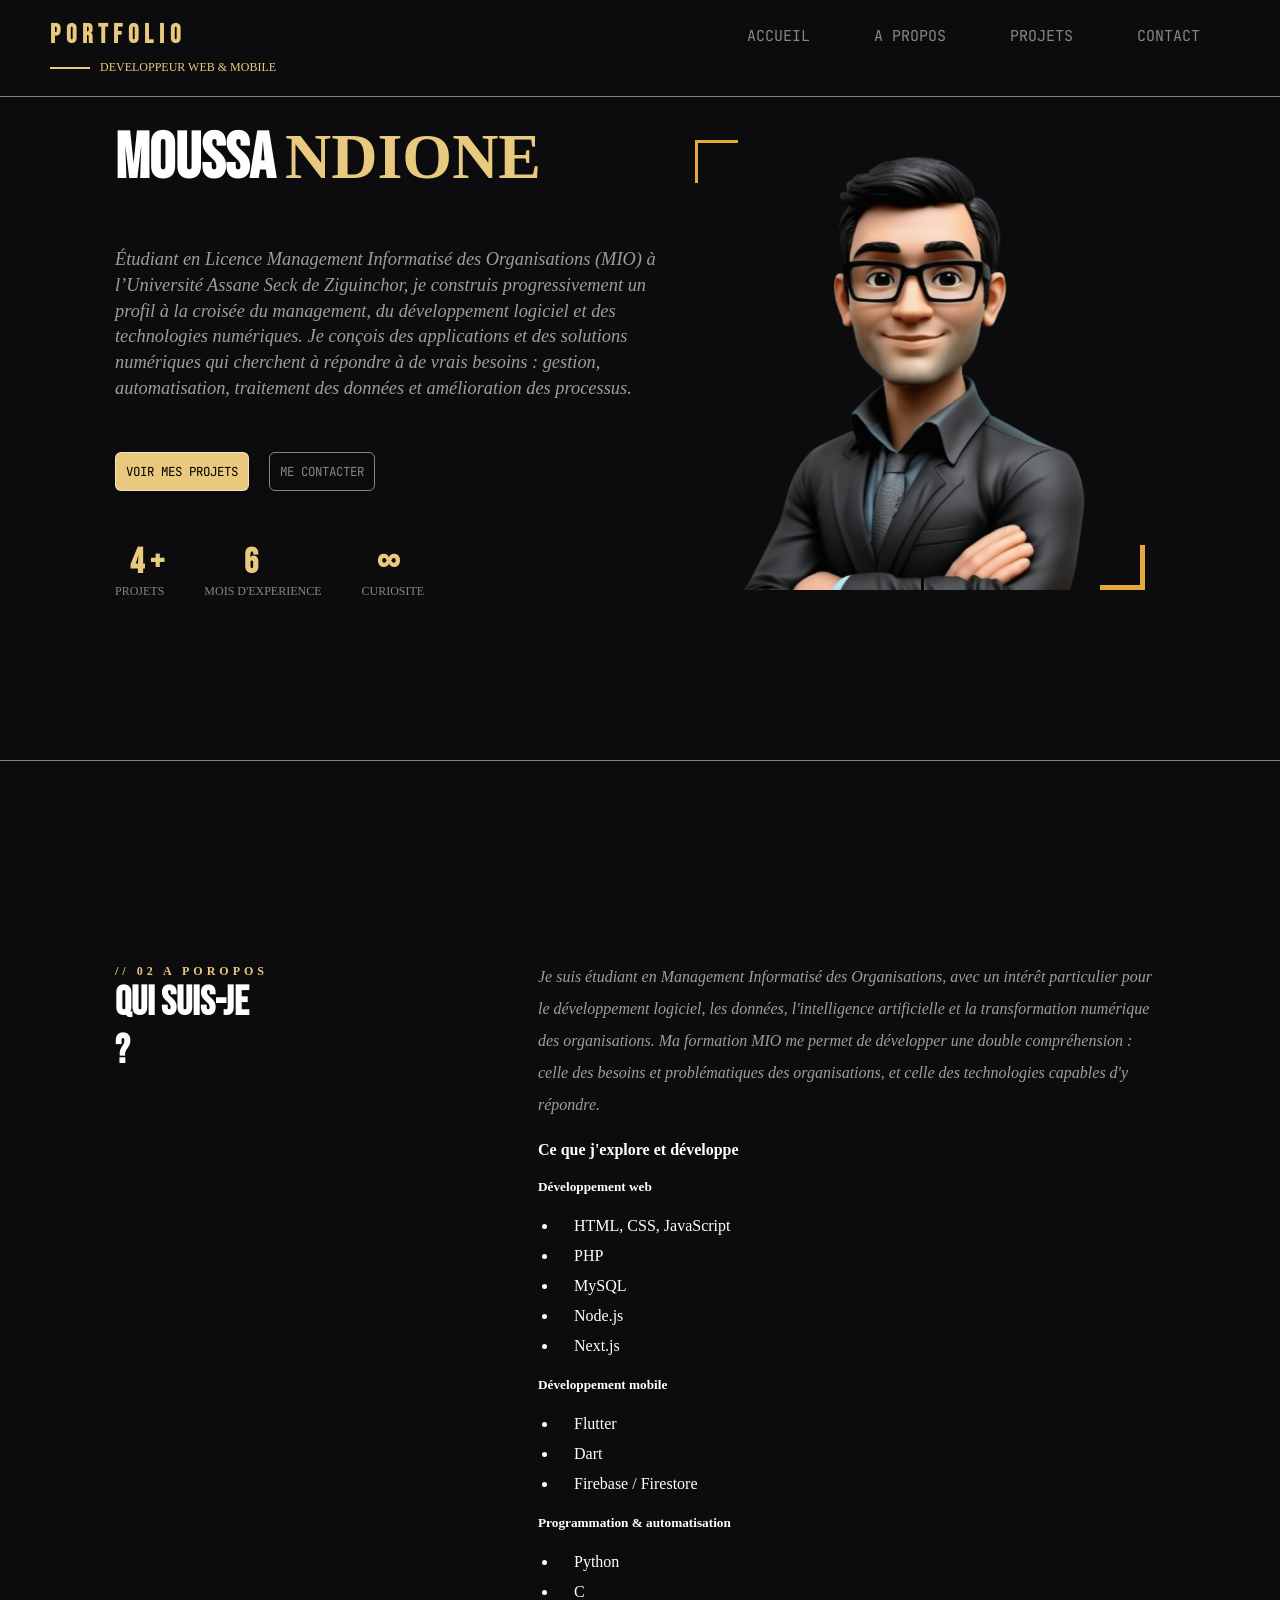
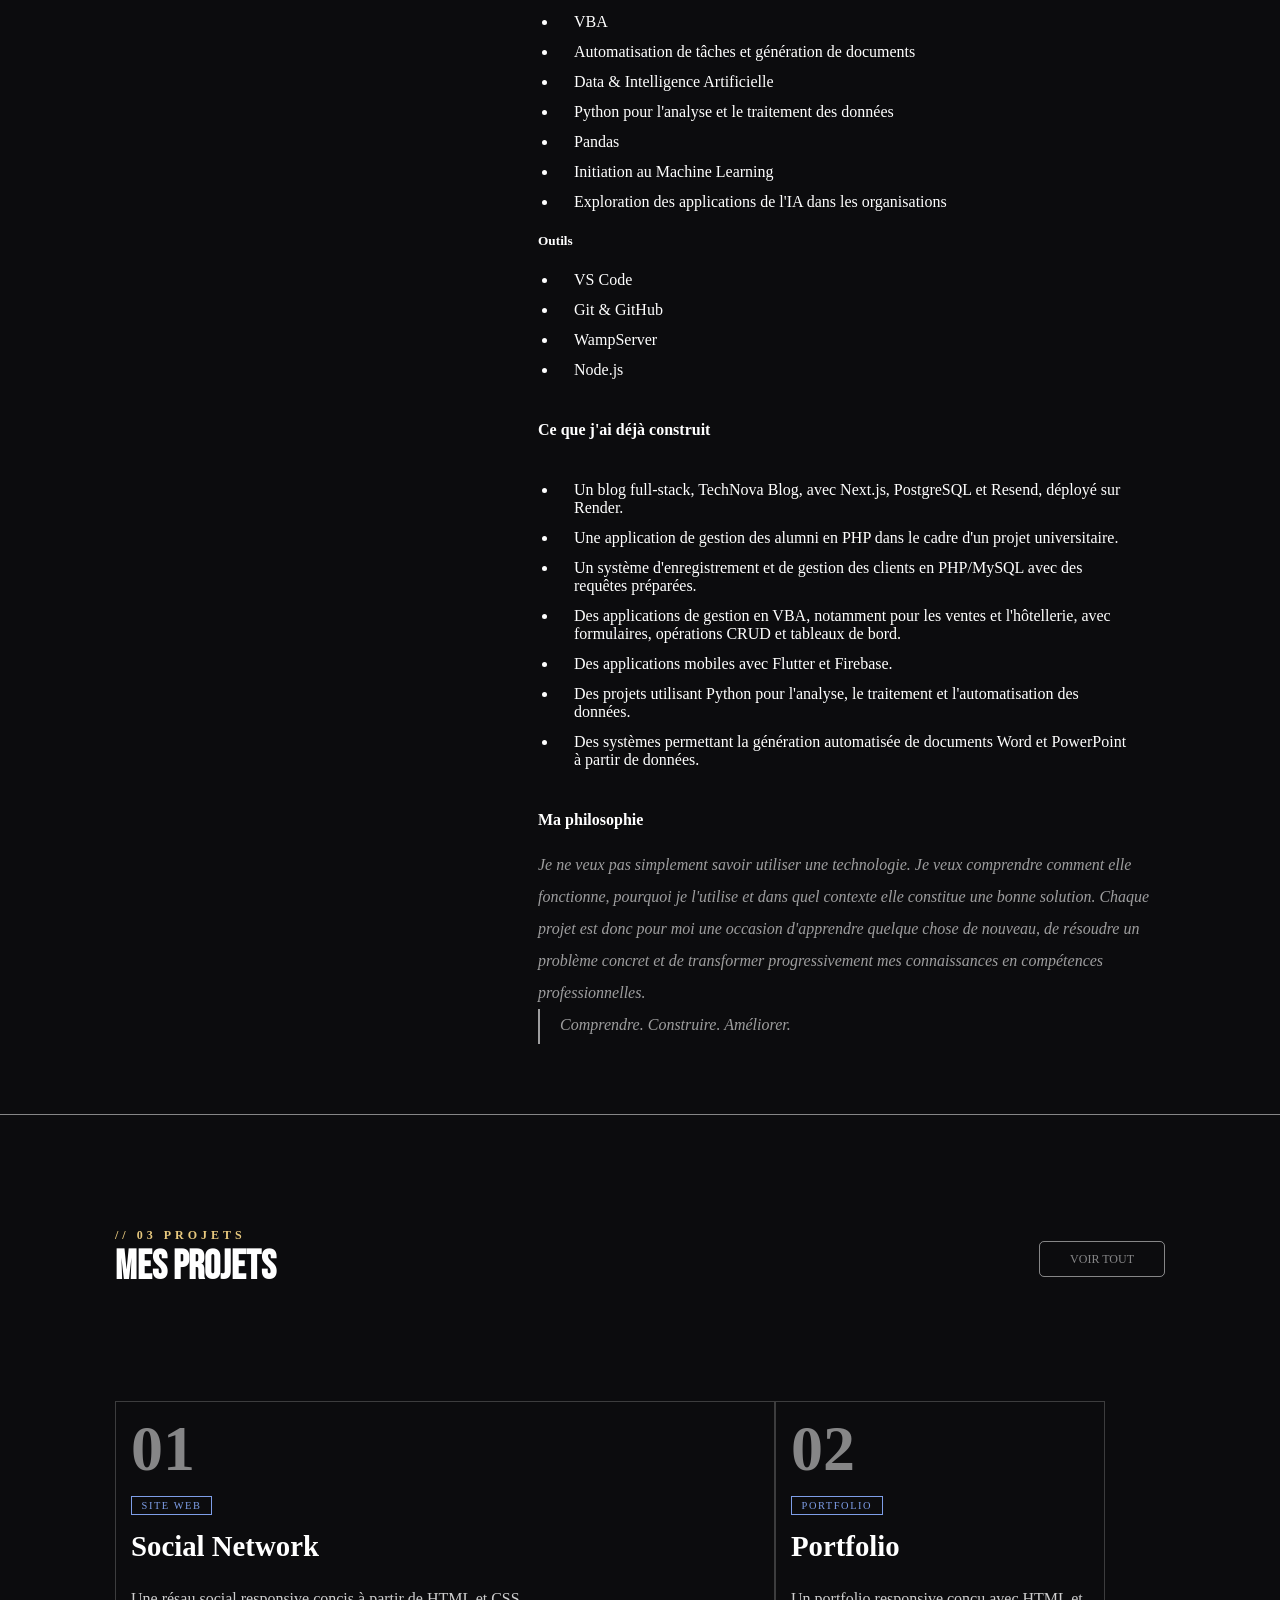
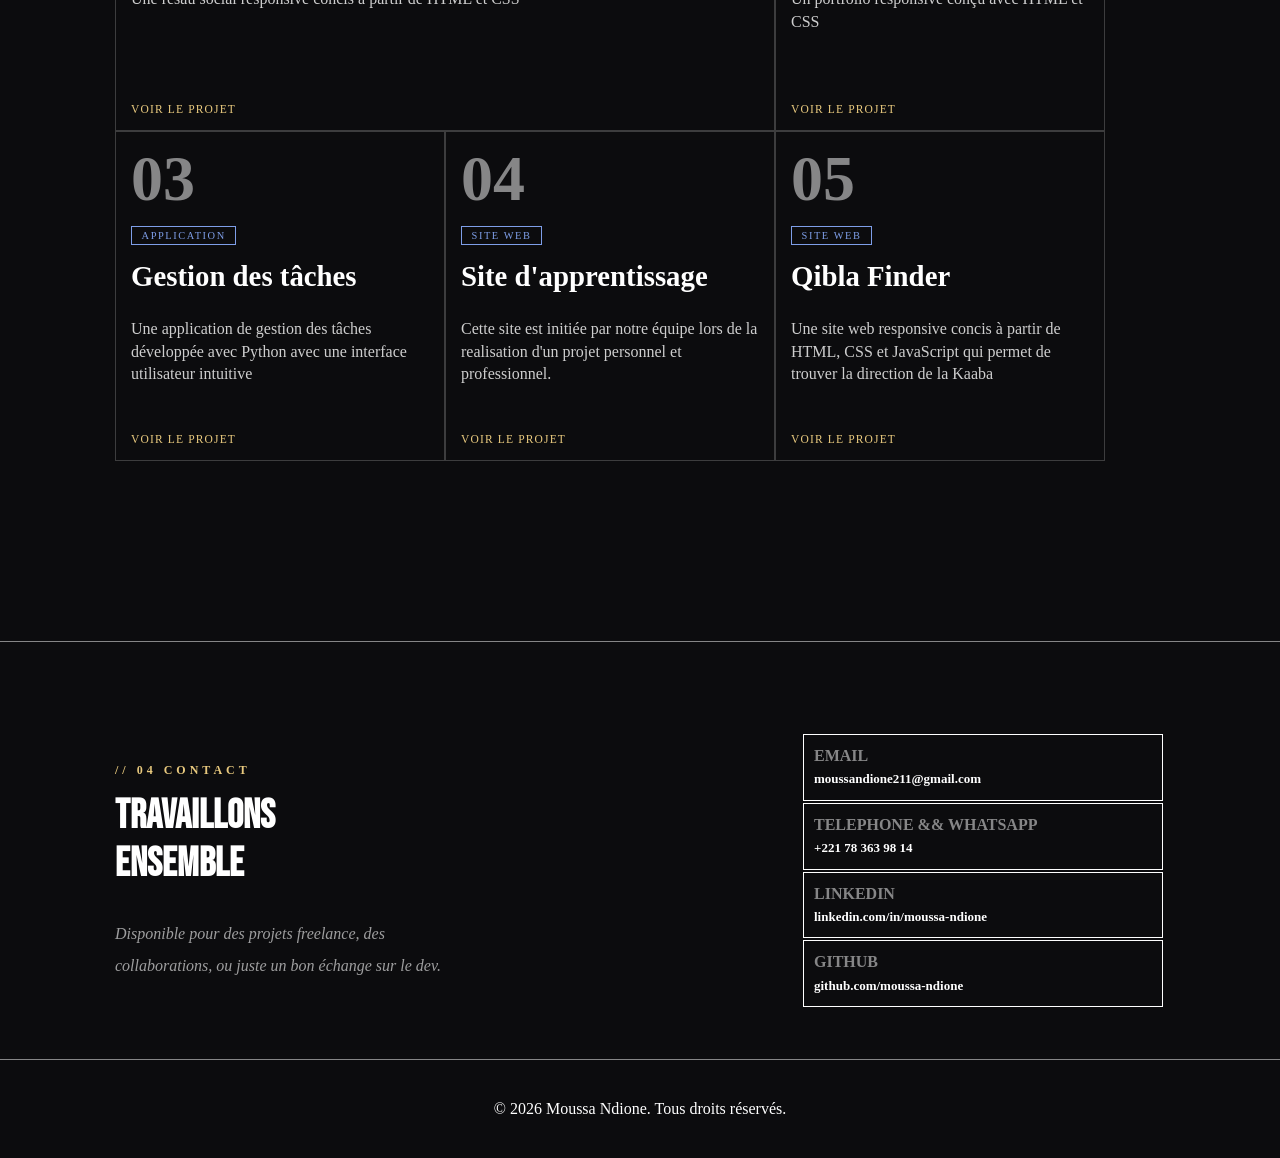
==== commit d90a7c3b: "Initialisation du portfolio" ====
--- a/page/index.html
+++ b/page/index.html
@@ -122,8 +122,7 @@
                         </div>
                         <div>
                             <p class="slogan"><span class="barre"></span>Comprendre. Construire. Améliorer.</p>
-                        </div>
-                </p>
+                </p>        </div>
             </div>
         </article>
         <hr>
@@ -137,7 +136,7 @@
                     </strong>
                 </div>
                 <div class="link-external">
-                    <a href="#" target="_blank">VOIR TOUT</a>
+                    <a href="https://github.com/TrapCodeur?tab=repositories" target="_blank">VOIR TOUT</a>
                 </div>
             </div>
             <div class="card-projet">
@@ -192,7 +191,7 @@
                     </p>
                 </div>
                 <div class="contact-link">
-                    <table border="1" >
+                    <table>
                         <tr>
                             
                             <td><strong>EMAIL</strong><a href="mailto:moussandionestudent@gmail.com">moussandione211@gmail.com</a></td>
--- a/css/style.css
+++ b/css/style.css
@@ -379,7 +379,7 @@
 }
 
 .card-projet .card p {
-    color: #6b6964;
+    color: rgba(255, 255, 255, 0.8);
     line-height: 1.4;
     font-weight: 300;
     margin-top: 10px;
@@ -396,7 +396,12 @@
     align-items: center;
     margin-top: auto;
 }
-
+table td{
+    border: 1px solid;
+}
+.slogan .barre{ 
+    color: #fff;
+}
 .contact {
     display: flex;
     justify-content: space-between;
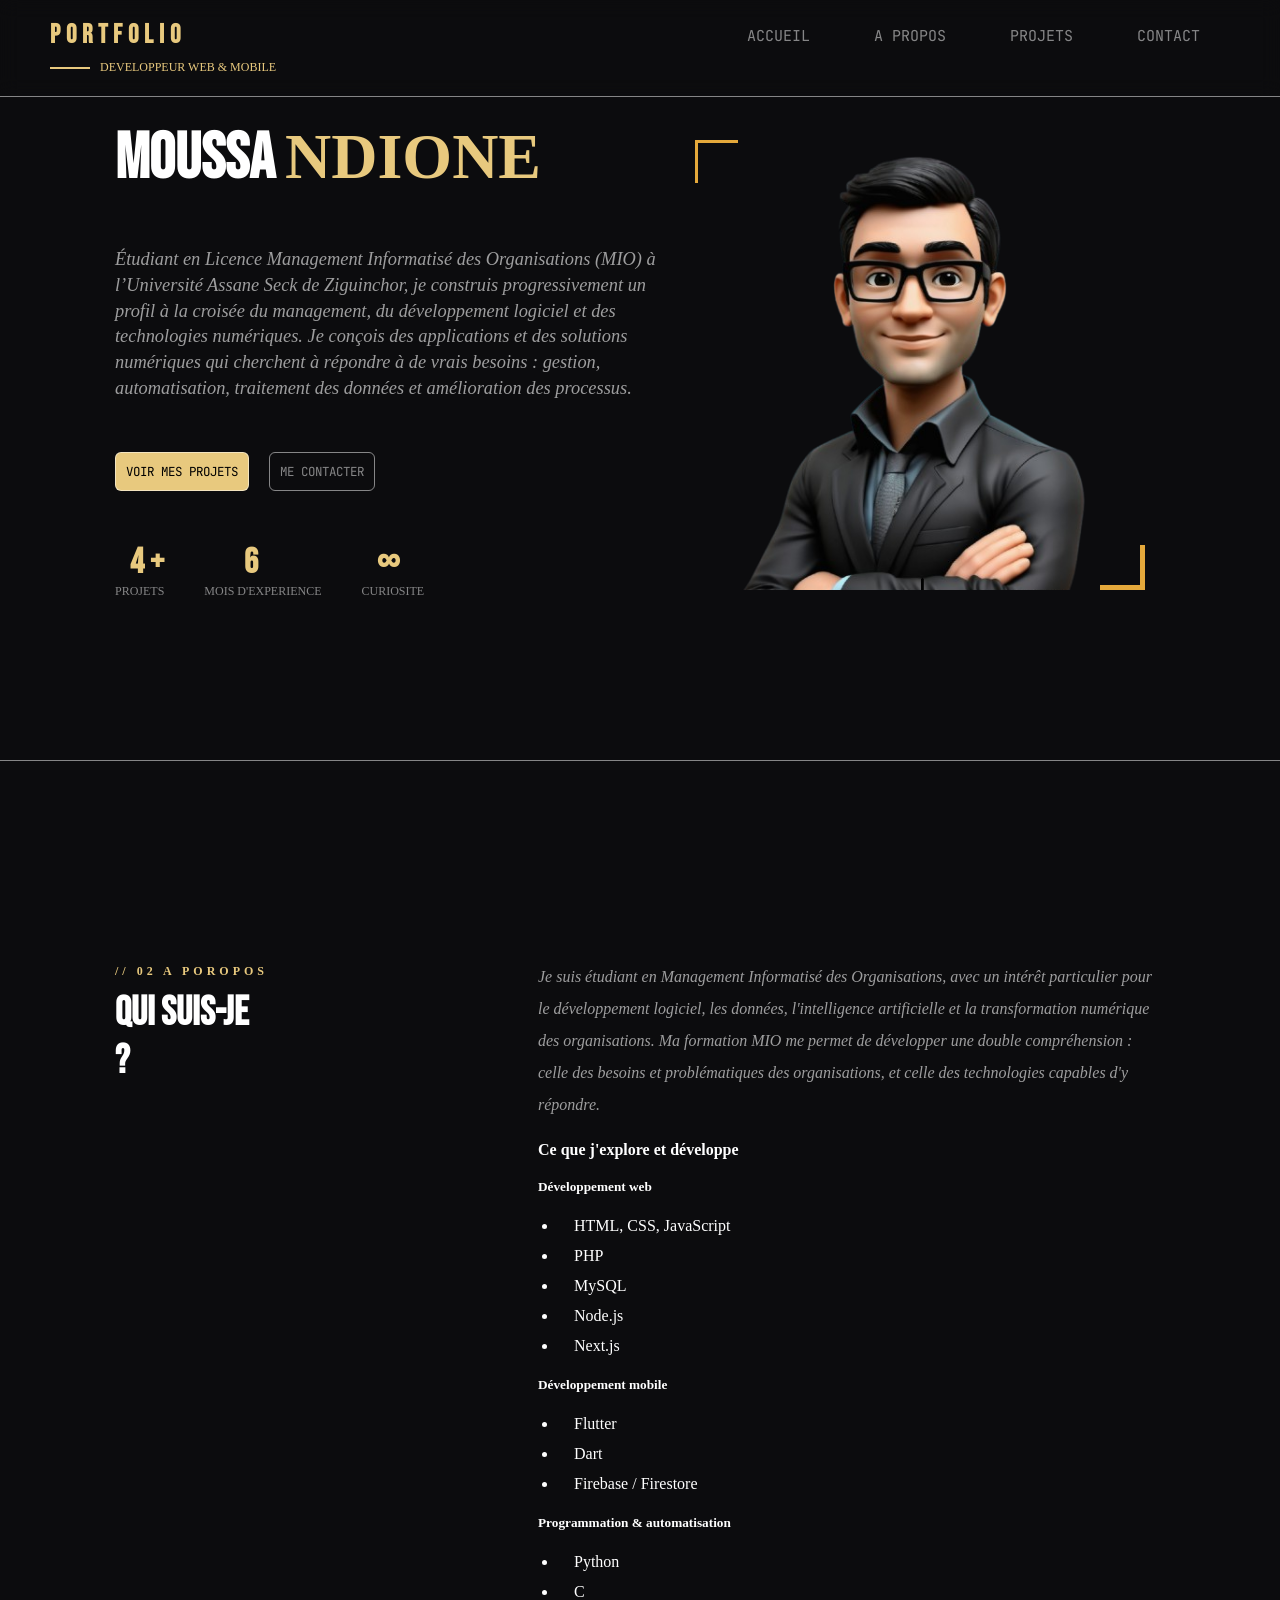
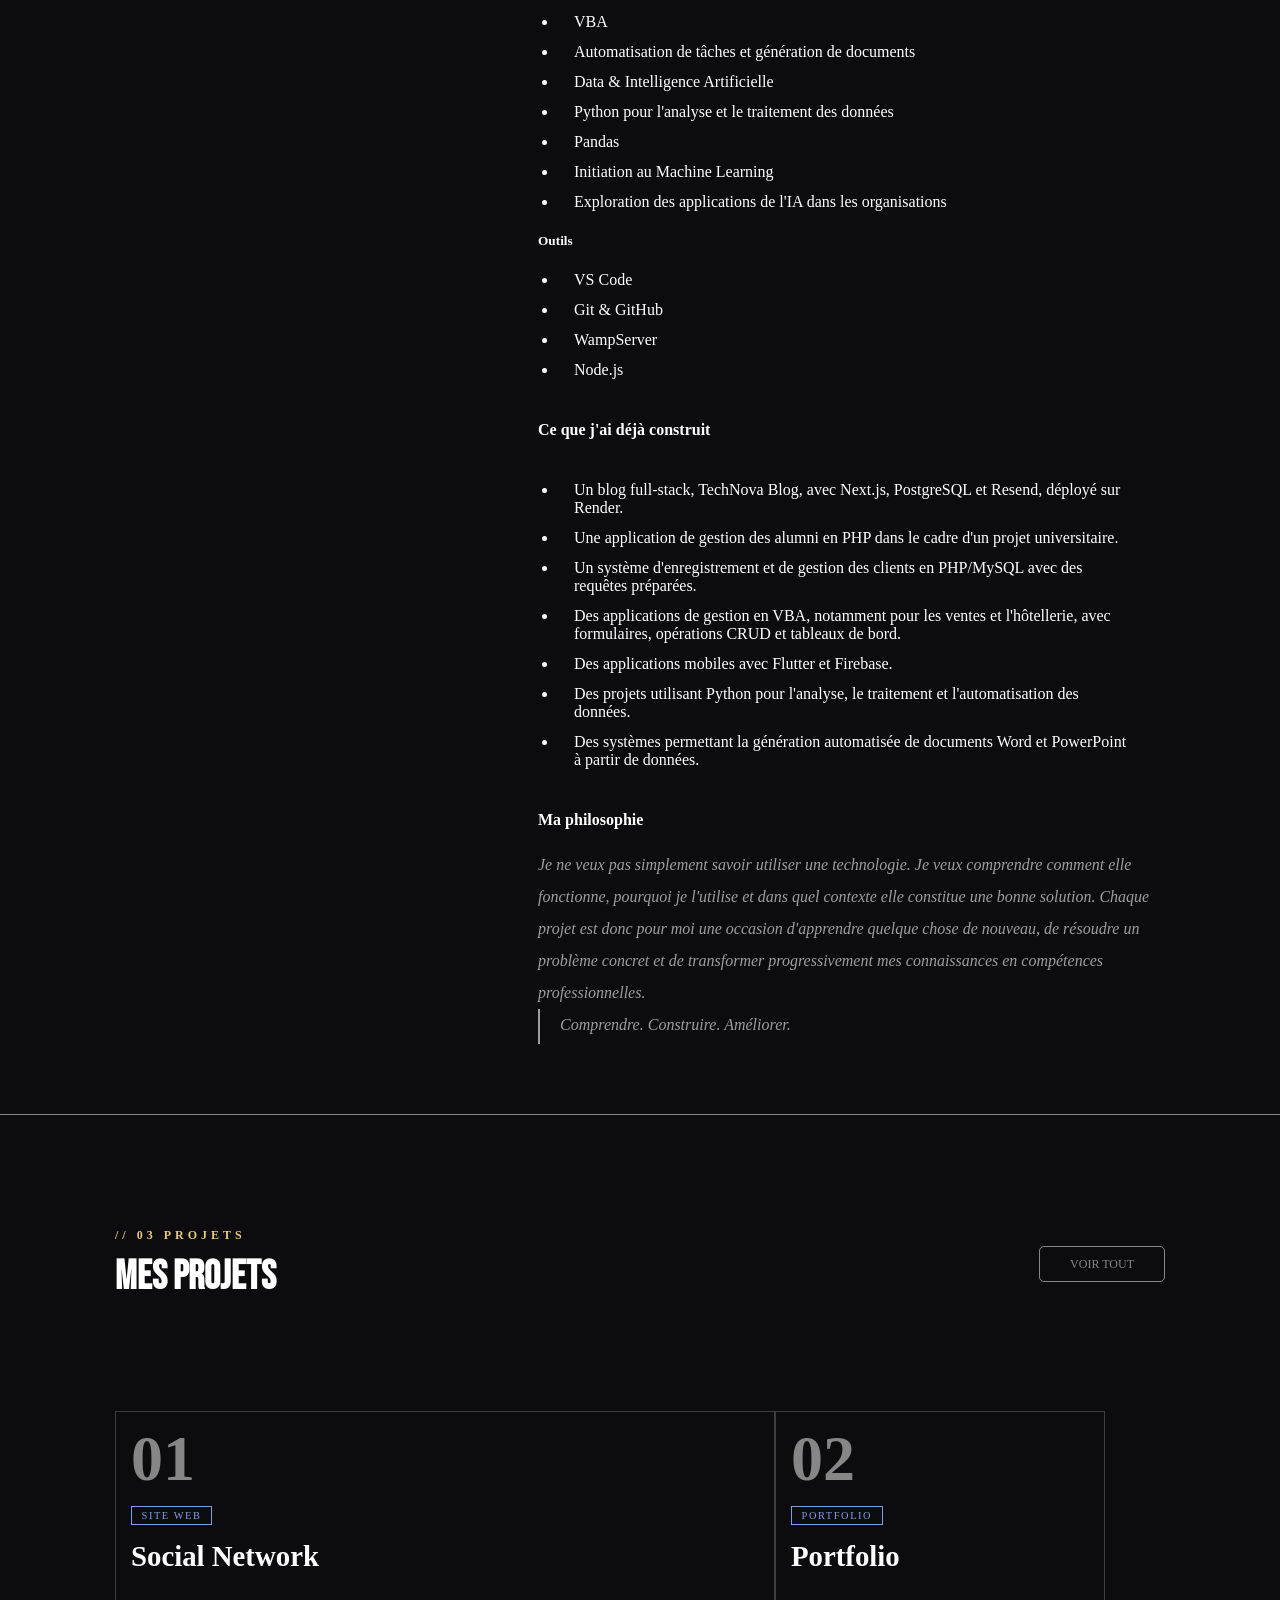
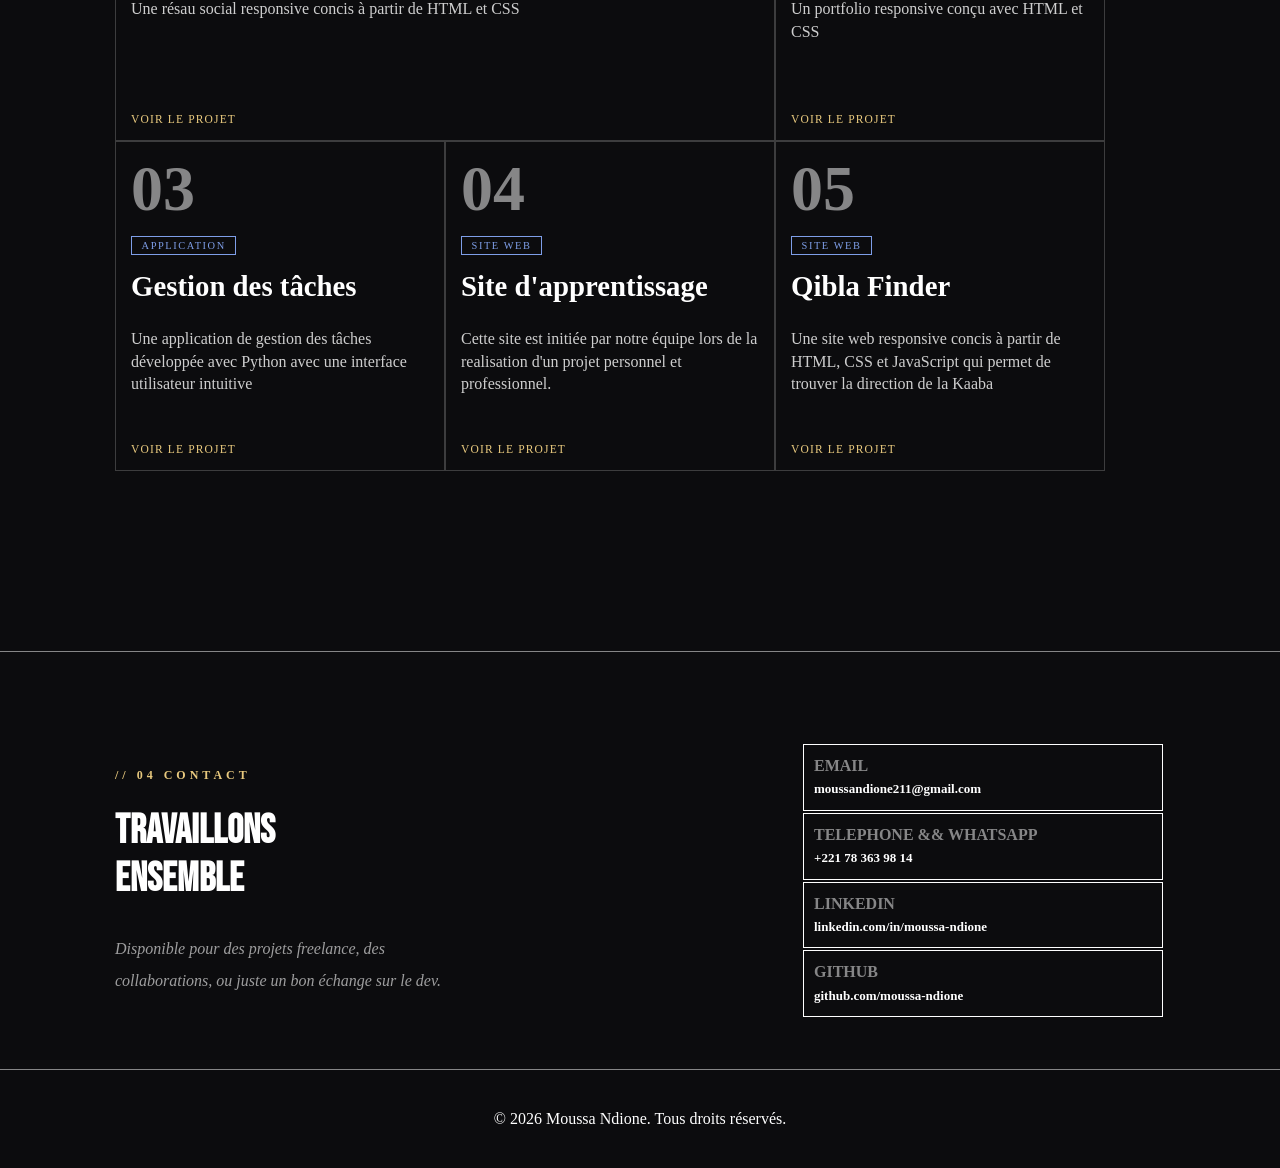
==== commit f68768cd: "Ajout d'un hamburger pour mobile" ====
--- a/page/index.html
+++ b/page/index.html
@@ -3,7 +3,7 @@
 <head>
     <meta charset="UTF-8">
     <meta name="viewport" content="width=device-width, initial-scale=1.0">
-    <link rel="stylesheet" href="../css/style.css">
+    <link rel="stylesheet" href="css/style.css">
     <link rel="preconnect" href="https://fonts.googleapis.com">
     <meta name="description" content="Ce site met en valeur mes compétences en HTML et CSS">
     <link rel="preconnect" href="https://fonts.gstatic.com" crossorigin>
@@ -16,6 +16,8 @@
         <header class="header">
             <div class="topbar">
                 <h1 class="title">Portfolio</h1>
+                <input type="checkbox" id="menu-toggle">
+                <label for="menu-toggle" class="menu-icon">☰</label>
                 <nav class="navbar">
                     <a href="#">Accueil</a>
                     <a href="#apropos">A Propos</a>
--- a/page/css/style.css
+++ b/page/css/style.css
@@ -0,0 +1,584 @@
+*{
+    margin: 0;
+    padding: 0;
+    box-sizing: border-box;
+    font-family: Montserrat, "sans-serif";
+}
+
+body{
+    background: #0c0c0e;
+    color: #fff;
+}
+
+
+.container{
+    padding: 0 15px ;
+    max-width: 1080px;
+    margin-left: auto;
+    margin-right: auto;
+    margin-top: 120px;
+}
+
+hr {
+    border: none;
+    border-top: 1px solid rgba(255, 255, 255, 0.5);
+    position: relative;
+    left: 50%;
+    width: 100vw;
+    transform: translateX(-50%);
+}
+.header{
+    position: fixed;
+    background-color: inherit;
+    top: 0%;
+    left: 0%;
+    right: 0%;
+    border-bottom: 1px solid rgba(255, 255, 255, 0.5);
+    padding-bottom: 25px ;
+    padding-inline: 50px;
+    backdrop-filter: blur(10px);
+    z-index: 1000;
+}
+
+.topbar {
+    display: flex;
+    width: 100%;
+    position: relative;
+    justify-content: space-between;
+    align-items: center;
+    padding: 20px 0;
+    z-index: 1000;
+}
+
+.title {
+    font-size: 1.6rem;
+    color: #e8c97e;
+    font-weight: bold;
+    font-family: "Bebas Neue", sans-serif;
+    text-transform: uppercase;
+    letter-spacing: 6px;
+}
+
+.navbar a{
+    text-transform: uppercase;
+    font-family: "JetBrains Mono", monospace;
+    text-decoration: none;
+    color: rgba(255, 255, 255, 0.5);
+    padding: 30px;
+    font-size: 15px;
+}
+
+
+
+.navbar a:hover{
+    color: #fff;
+}
+
+#menu-toggle {
+    display: none;
+}
+.menu-icon {
+    display: none;
+    font-size: 30px;
+    cursor: pointer;
+    margin-left: auto;
+    z-index: 1001;
+}
+
+.function {
+    color: #e8c97e;
+    font-size: 12px;
+    position: absolute;
+    top: 60px;
+    font-family: "JetBrains Mono", monospace;
+    text-transform: uppercase;
+}
+
+
+.function ::before{
+    content: "";
+    display: inline-block;
+    width: 40px;
+    height: 2px;
+    background: #e8c97e;
+    vertical-align: middle;
+    margin-right: 10px;
+
+}
+
+
+.portrait {
+    display: flex;
+    justify-content: space-between;
+}
+
+.main {
+    width: 60%;
+    display: flex;
+    flex-direction: column;
+    gap: 50px;
+}
+
+span {
+    color: #e8c97e;
+}
+
+.main__title {
+    font-size: 4rem;
+    font-family: "Bebas Neue", sans-serif;
+    animation: slideright 2s ease-in-out;
+}
+
+.description {
+    color: rgba(255, 255, 255, 0.6);
+    line-height: 1.4;
+    font-family: "Crimson Pro", serif;
+    font-size: 1.15rem;
+    animation: slideright 2s ease-in-out;
+
+}
+
+.button {
+    display: flex;
+    align-items: center;
+    gap: 20px;
+    animation: slidebottom 2s ease-in-out;
+}
+
+.button a{
+    text-decoration: none;
+    text-transform: uppercase;
+    color: rgba(255, 255, 255, 0.5);    
+    padding: 10px;
+    transition: all 0.3s ;
+    border-radius: 6px;
+    border: 1px solid rgba(255, 255, 255, 0.5);
+    font-family: "JetBrains Mono", monospace;
+    font-size: .78rem;
+}
+
+.button .active,
+.button a:hover{
+    text-decoration: none;
+    text-transform: uppercase;
+    color: #000;
+    background-color: #e8c97e;
+    padding: 10px;
+    transition: all 0.3s ;
+    border-radius: 6px;
+    border: 1px solid rgba(255, 255, 255, 0.5);
+}
+
+
+.realize {
+    display: flex;
+    gap: 40px;
+    color: rgba(255, 255, 255, 0.5);
+    font-size: 12px;
+    animation: slidebottom 2s ease-in-out;
+}
+
+.realize .realize-projet::before{
+    content: "4 +";
+    display: block;
+    color: #e8c97e;
+    font-size: 35px;
+    font-weight: bold;
+    font-family: "Bebas Neue", sans-serif;
+    padding-left: 15px;
+
+}
+.realize .realize-year::before{
+    content: "6";
+    display: block;
+    color: #e8c97e;
+    font-size: 35px;
+    font-weight: bold;
+    font-family: "Bebas Neue", sans-serif;
+    padding-left: 40px;
+
+}
+.realize .realize-habit::before{
+    content: "∞";
+    display: block;
+    color: #e8c97e;
+    font-size: 35px;
+    font-weight: bold;
+    font-family: "Bebas Neue", sans-serif;
+    padding-left: 15px;
+
+}
+
+.aside {
+    padding: 20px;
+}
+
+.banniere {
+    position: relative;
+    width: 450px;
+    height: 450px;
+    background-image: url(../images/profil.png);
+    background-size: cover;
+    background-position: center;
+    margin-bottom: 150px;
+    background-repeat: no-repeat;
+    animation: slideleft 2s ease-in-out;
+}
+
+.banniere::before{
+    content: "";
+    position: absolute;
+    top: 0;
+    left: 0;
+    width: 40px;
+    height: 40px;
+    border-top: 3px solid #e5a93b;
+    border-left: 3px solid #e5a93b;
+}
+
+.banniere::after{
+    content: "";
+    position: absolute;
+    bottom: 0;
+    right: 0;
+    width: 40px;
+    height: 40px;
+    border-bottom: 5px solid #e5a93b;
+    border-right: 5px solid #e5a93b;
+}
+
+.aboutme {
+    display: flex;
+    gap: 270px;
+    padding: 50px 0;
+    margin-top: 150px;
+}
+
+
+.contact-desc h2,
+.projet h2,
+.aboutme-right h2 {
+    margin-bottom: 10px;
+    font-size: 12px;
+    display: inline-block;
+    width: 100%;
+    color: #e8c97e;
+    text-transform: uppercase;
+    letter-spacing: 4px;
+    white-space: nowrap;
+}
+
+.contact-desc strong,
+.projet strong,
+.aboutme-right strong {
+    font-size: 2.5rem;
+    margin-top: 10px;
+    font-family: "Bebas Neue", sans-serif;
+}
+
+
+.contact-desc p,
+.aboutme-left p{
+    color: rgba(255, 255, 255, 0.6);
+    line-height: 2;
+    font-style: italic;
+    
+}
+.aboutme-left p:last-child{
+    margin-top: 20px;
+}
+ul {
+    padding: 16px 0;
+}
+
+ul li{
+    margin: 0 20px;
+    padding: 6px 16px;
+}
+
+h4 {
+    margin: 20px 0;
+}
+.barre::before{
+    content: "";
+    display: inline-block;
+    vertical-align: middle;
+    height: 35px;
+    width: 2px;
+    margin-right: 20px;
+    background-color: rgba(255, 255, 255, 0.6);
+
+}
+
+.slogan {
+    padding-top: -2px;
+}
+
+.projet {
+    display: flex;
+    justify-content: space-between;
+    align-items: center;
+    padding: 110px 0;
+    
+}
+
+.link-external a{
+    text-decoration: none;
+    color: rgba(255, 255, 255, 0.5);
+    font-size: 12px;
+    transition: all 0.3s ;
+    padding: 10px 30px;
+    border: 1px solid rgba(255, 255, 255, 0.5);
+    border-radius: 5px;
+}
+.link-external a:hover{
+    color: #fff;
+    border: 1px solid #fff;
+}
+
+.card-projet {
+    display: flex;
+    flex-wrap: wrap;
+    align-items: center;
+    margin-bottom: 180px;
+
+    
+}
+
+.card {
+    display: flex;
+    flex-direction: column;
+}
+
+.card-projet .card:nth-child(1) {
+    width: 660px;
+}
+
+.card-projet .card {
+    border: 1px solid rgba(255, 255, 255, 0.2);
+    padding: 15px;
+    width: 330px;
+    height: 330px;
+}
+
+.card-projet .card:hover{
+    background-color: rgba(255, 255, 255, 0.2);
+    h2 {
+        color: #e8c97e;
+    }
+ 
+}
+.card-projet .card h2 {
+    font-size: 4rem;
+    line-height: 1;
+    color: rgba(255, 255, 255, 0.5);
+    transition: color .25s;
+    margin-bottom: 15px;
+}
+
+.card-projet .card span {
+    font-size: .65rem;
+    letter-spacing: .15em;
+    text-transform: uppercase;
+    color: #7e9ee8;
+    border: 1px solid #7e9ee8;
+    padding: .2rem .6rem;
+    display: block;
+    width: fit-content;
+    margin-bottom: 15px;
+}
+
+.card-projet .card strong {
+    font-size: 1.8rem;
+    margin-bottom: 15px;
+}
+
+.card-projet .card p {
+    color: rgba(255, 255, 255, 0.8);
+    line-height: 1.4;
+    font-weight: 300;
+    margin-top: 10px;
+    margin-bottom: 15px;
+}
+
+.card-projet .card p:hover{
+    color: #fff;
+}
+
+.card-projet .card a {
+    display: block;
+    font-size: .72rem;
+    letter-spacing: .1em;
+    text-transform: uppercase;
+    color: #e8c97e;
+    text-decoration: none;
+    align-items: center;
+    margin-top: auto;
+}
+table td{
+    border: 1px solid;
+}
+.slogan .barre{ 
+    color: #fff;
+}
+.contact {
+    display: flex;
+    justify-content: space-between;
+    align-items: center;
+    padding-bottom: 50px;
+    padding-top: 90px;
+}
+
+.contact-desc h2 {
+    padding-bottom: 14px;
+}
+
+.contact-desc p {
+    padding-top: 30px;
+    font-style: italic;
+    display: block;
+    width: 60%;
+}
+
+.contact-link strong{
+    color: rgba(255, 255, 255, 0.5);
+    display: block;
+
+}
+
+.contact-link a {
+    text-decoration: none;
+    color: #fff;
+    font-size: 13px;
+    transition: all 0.3s ;
+    font-weight: bold;
+}
+
+.contact-link td {
+    padding: 10px;
+    width: 360px;
+    line-height: 1.4;
+}
+
+.footer p{
+    text-align: center;
+    padding: 40px 0;
+}
+
+
+@keyframes slideleft{
+    from {
+        transform: translateX(100%);
+        opacity: 0;
+    }
+    to {
+        transform: translateX(0);
+        opacity: 1;
+    }
+}
+
+@keyframes slideright{
+    from {
+        transform: translateX(-100%);
+        opacity: 0;
+    }
+    to {
+        transform: translateX(0);
+        opacity: 1;
+    }
+}
+
+@keyframes slidebottom{
+    from {
+        transform: translateY(100%);
+        opacity: 0;
+    }
+    to {
+        transform: translateY(0);
+        opacity: 1;
+    }
+}
+
+@media only screen and (max-width:750px){
+
+    .header {
+        padding: 8px 10px;
+        margin: 0;
+        display: flex;
+        gap: 20px;
+    }
+    .topbar .title {
+        font-size: 15px;
+    }
+    .function {
+        font-size: 10px;
+    }
+    .portrait {
+        display: flex;
+        flex-direction: column;
+    }
+    .main{
+        width: 100%;
+        gap: 35px;
+    }
+    .main__title {
+        font-size: 2rem;
+    }
+    .button {
+        text-align: center;
+        justify-content: center;
+        width: 100%;
+    }
+    .description {
+        text-align: justify;
+    }
+    .realize {
+        gap: 30px;
+        justify-content: center;
+        margin-bottom: 30px;
+    }
+    .aboutme {
+        width: 100%;
+        gap: 30px;
+        flex-direction: column;
+        margin-top: 50px;
+    }
+    .contact-desc strong,
+    .projet strong,
+    .aboutme-right strong {
+        font-size: 1.5rem;
+    }
+
+    .card:nth-child(1),.card-projet .card{
+        width: 100%;
+    }
+    .menu-icon {
+        display: block;
+    }
+    
+    .navbar{
+        display: none;
+        position: absolute;
+        top: 100%;
+        left: 0;
+        width: 100%;
+        flex-direction: column;
+        text-align: center;
+        gap: 0;
+        background-color: #0c0c0e;
+        padding: 25px 0;
+        z-index: 999;
+        box-shadow: 0 8px 20px rgba(255, 255, 255, 0.1);
+    }
+
+    .navbar a{
+        padding: 15px 0;
+        display: block;
+        width: 100%;
+        text-align: center;
+    }
+
+    #menu-toggle:checked ~ .navbar {
+        display: flex;
+    }
+}
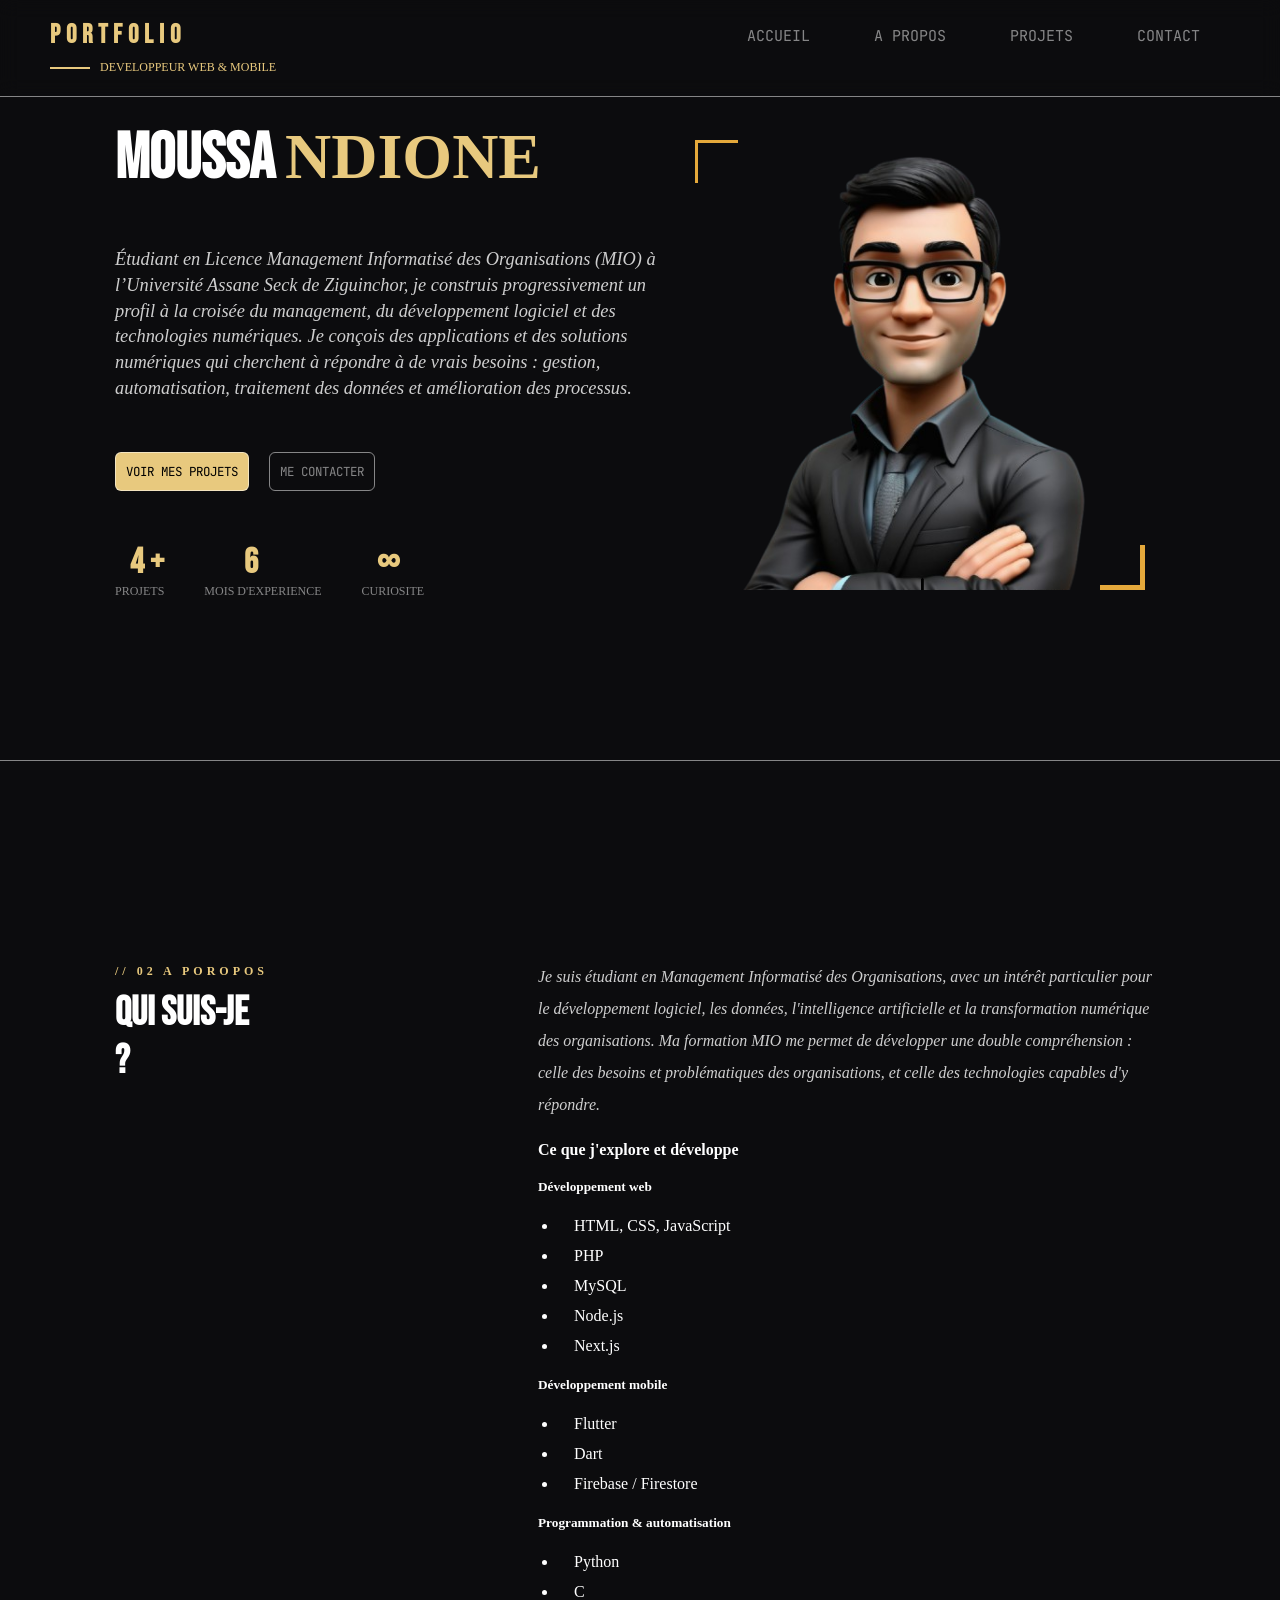
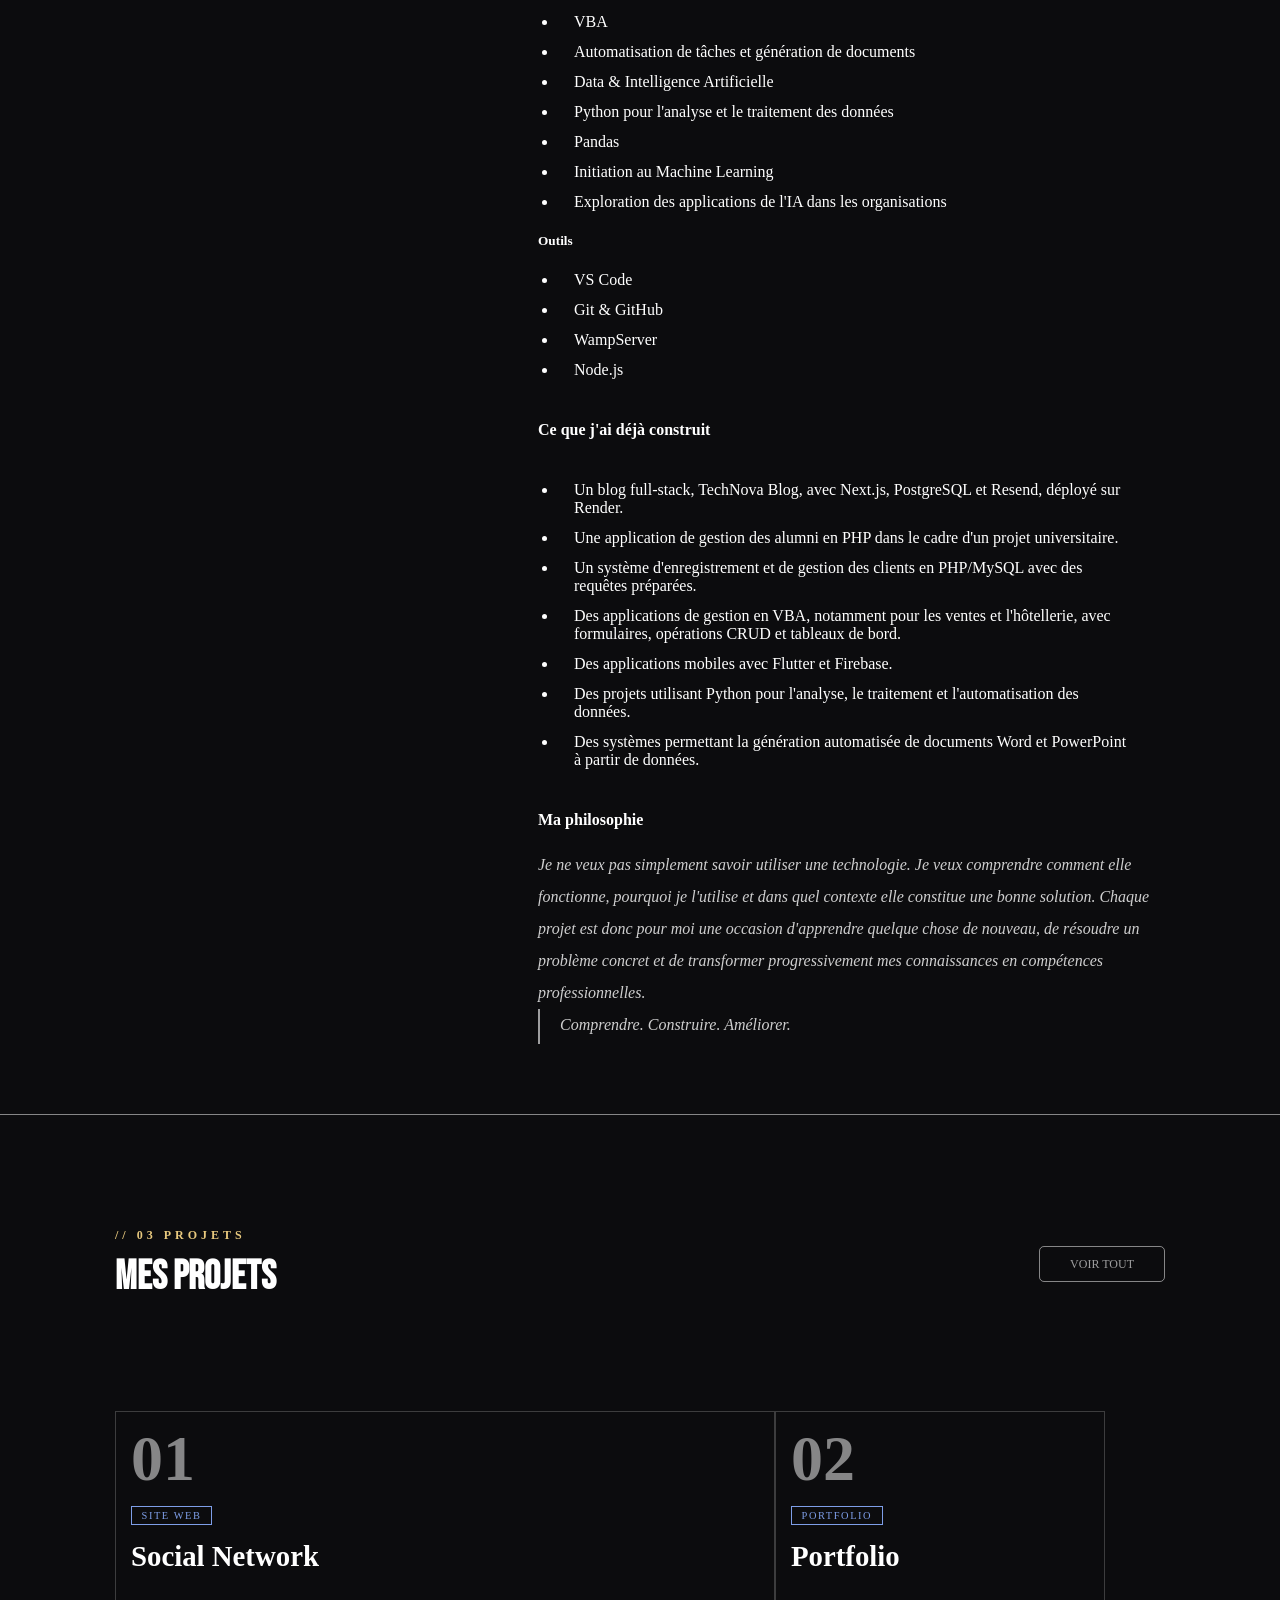
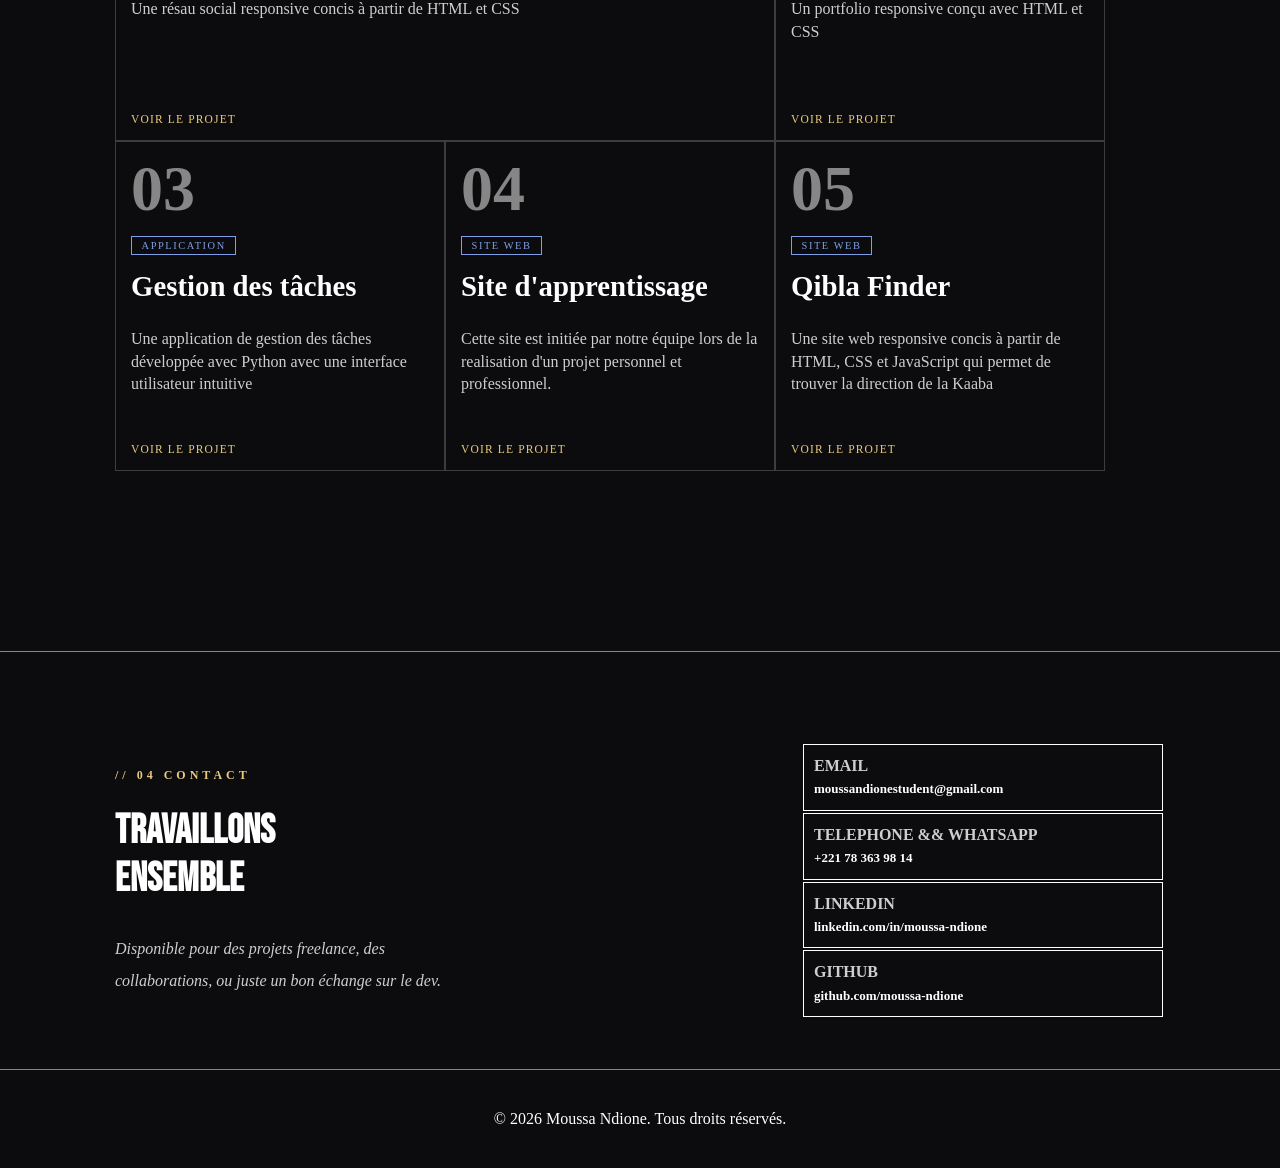
==== commit 0a7af8ba: "Amélioration de la topographie" ====
--- a/page/index.html
+++ b/page/index.html
@@ -196,7 +196,7 @@
                     <table>
                         <tr>
                             
-                            <td><strong>EMAIL</strong><a href="mailto:moussandionestudent@gmail.com">moussandione211@gmail.com</a></td>
+                            <td><strong>EMAIL</strong><a href="mailto:moussandionestudent@gmail.com">moussandionestudent@gmail.com</a></td>
                         </tr>
                         <tr>
                             <td><strong>TELEPHONE && WHATSAPP</strong><a href="tel:+221783639814">+221 78 363 98 14</a></td>
--- a/page/css/style.css
+++ b/page/css/style.css
@@ -130,7 +130,7 @@
 }
 
 .description {
-    color: rgba(255, 255, 255, 0.6);
+    color: rgba(255, 255, 255, 0.8);
     line-height: 1.4;
     font-family: "Crimson Pro", serif;
     font-size: 1.15rem;
@@ -279,7 +279,7 @@
 
 .contact-desc p,
 .aboutme-left p{
-    color: rgba(255, 255, 255, 0.6);
+    color: rgba(255, 255, 255, 0.8);
     line-height: 2;
     font-style: italic;
     
@@ -324,7 +324,7 @@
 
 .link-external a{
     text-decoration: none;
-    color: rgba(255, 255, 255, 0.5);
+    color: rgba(255, 255, 255, 0.6);
     font-size: 12px;
     transition: all 0.3s ;
     padding: 10px 30px;
@@ -441,7 +441,7 @@
 }
 
 .contact-link strong{
-    color: rgba(255, 255, 255, 0.5);
+    color: rgba(255, 255, 255, 0.8);
     display: block;
 
 }
@@ -581,4 +581,8 @@
     #menu-toggle:checked ~ .navbar {
         display: flex;
     }
+    .banniere{
+        width: 100%;
+        height: 300px;
+    }
 }
